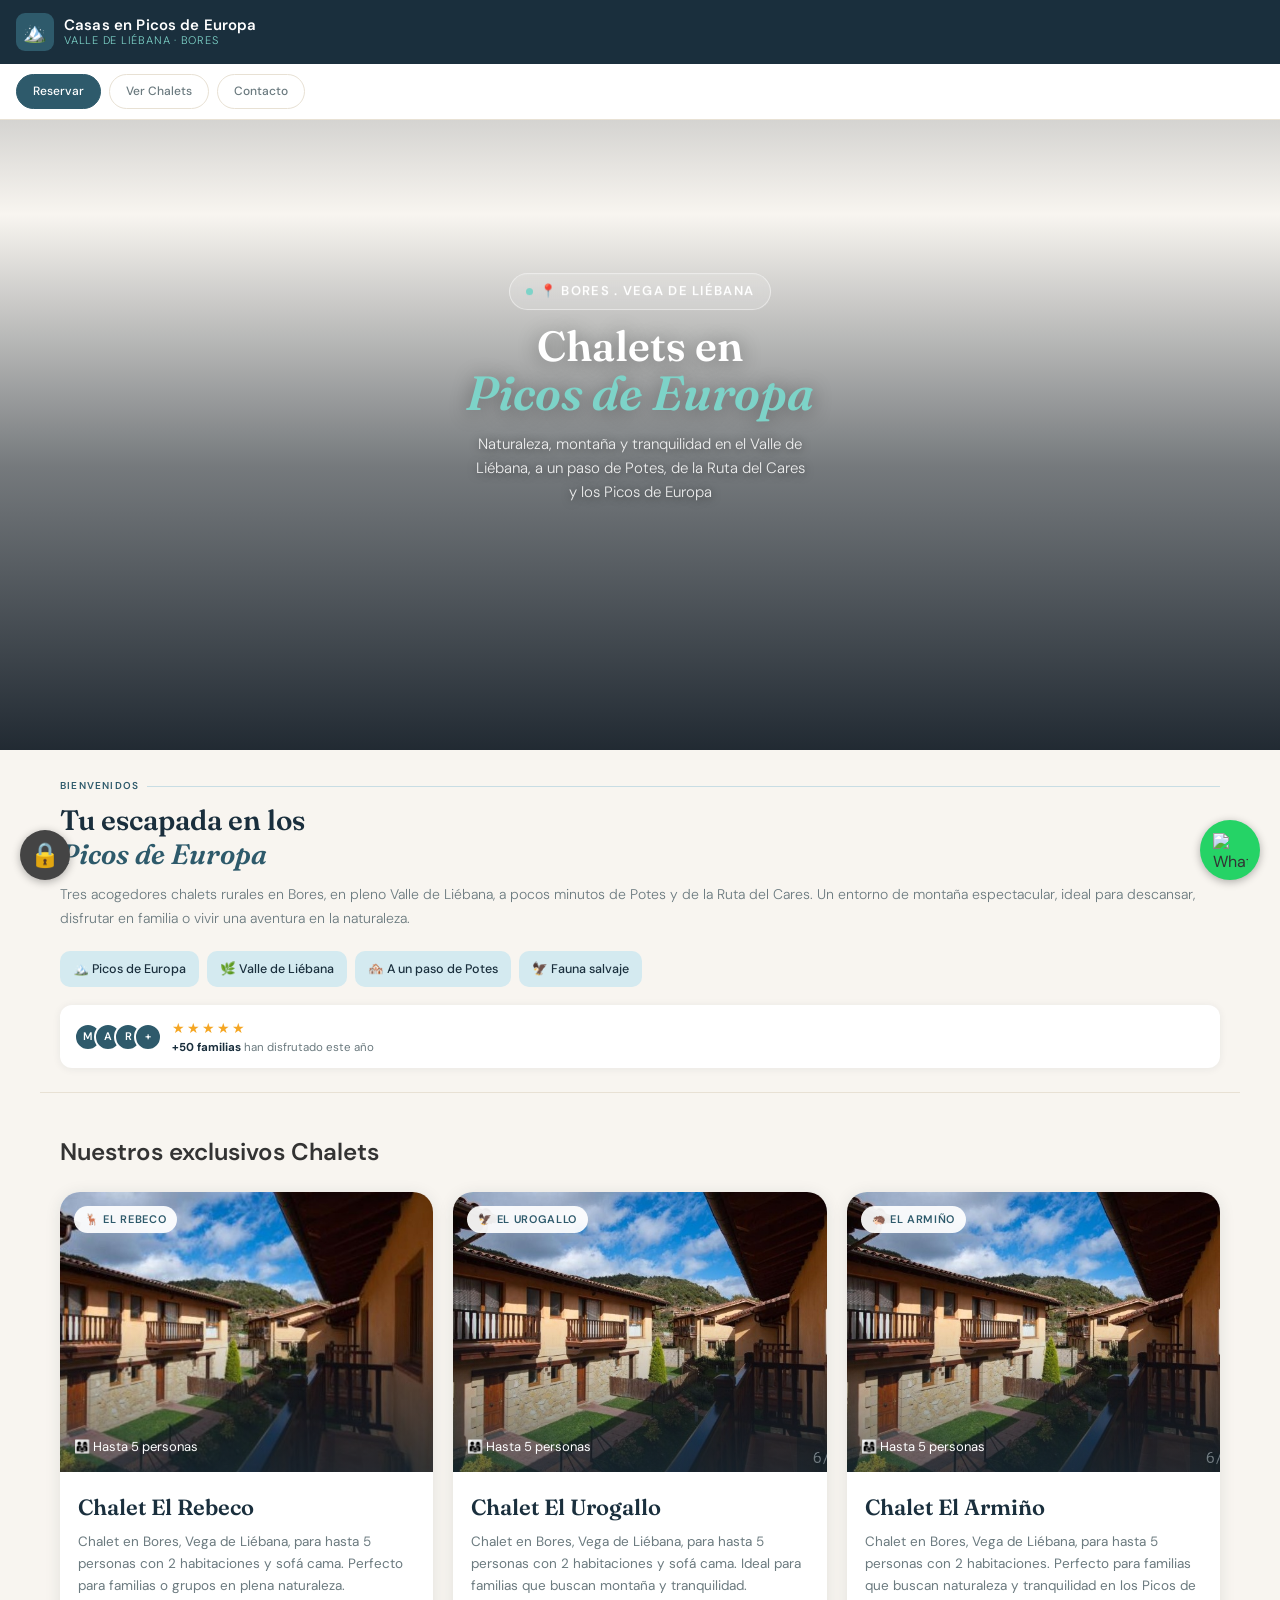
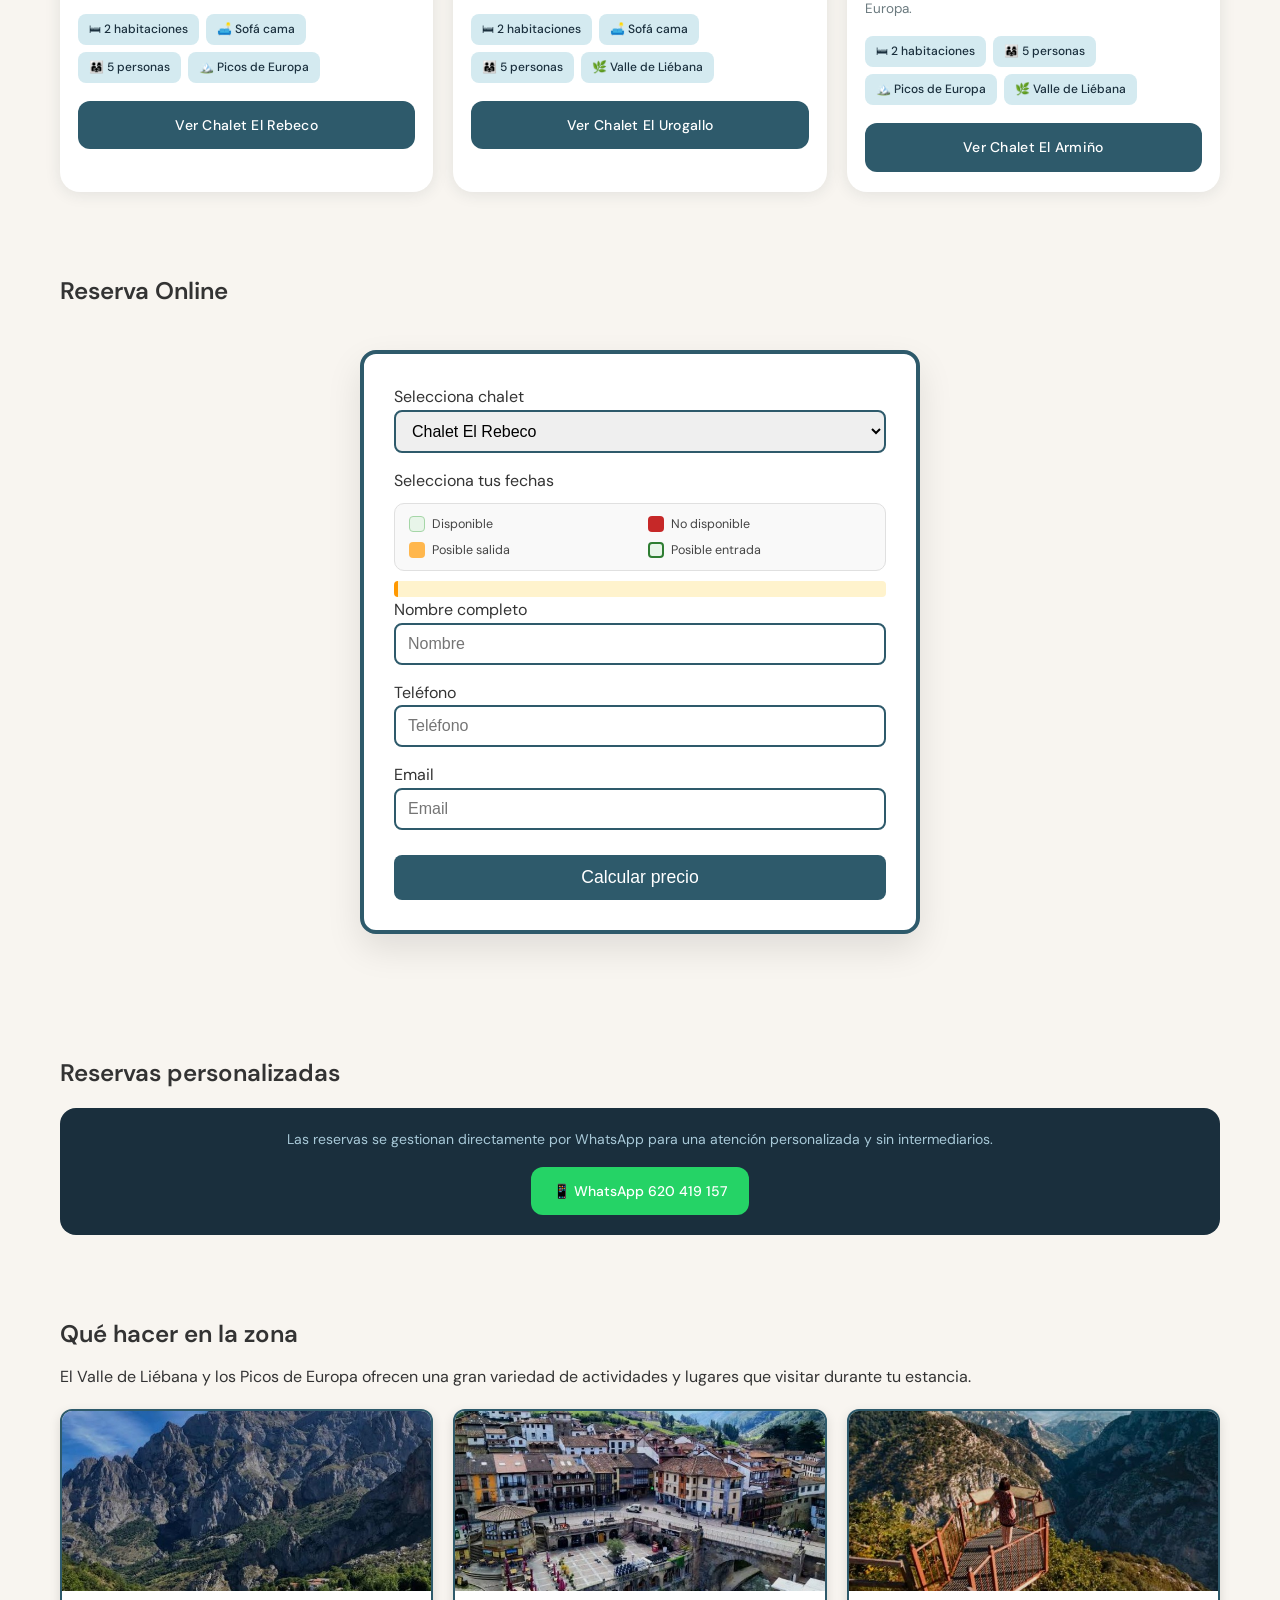
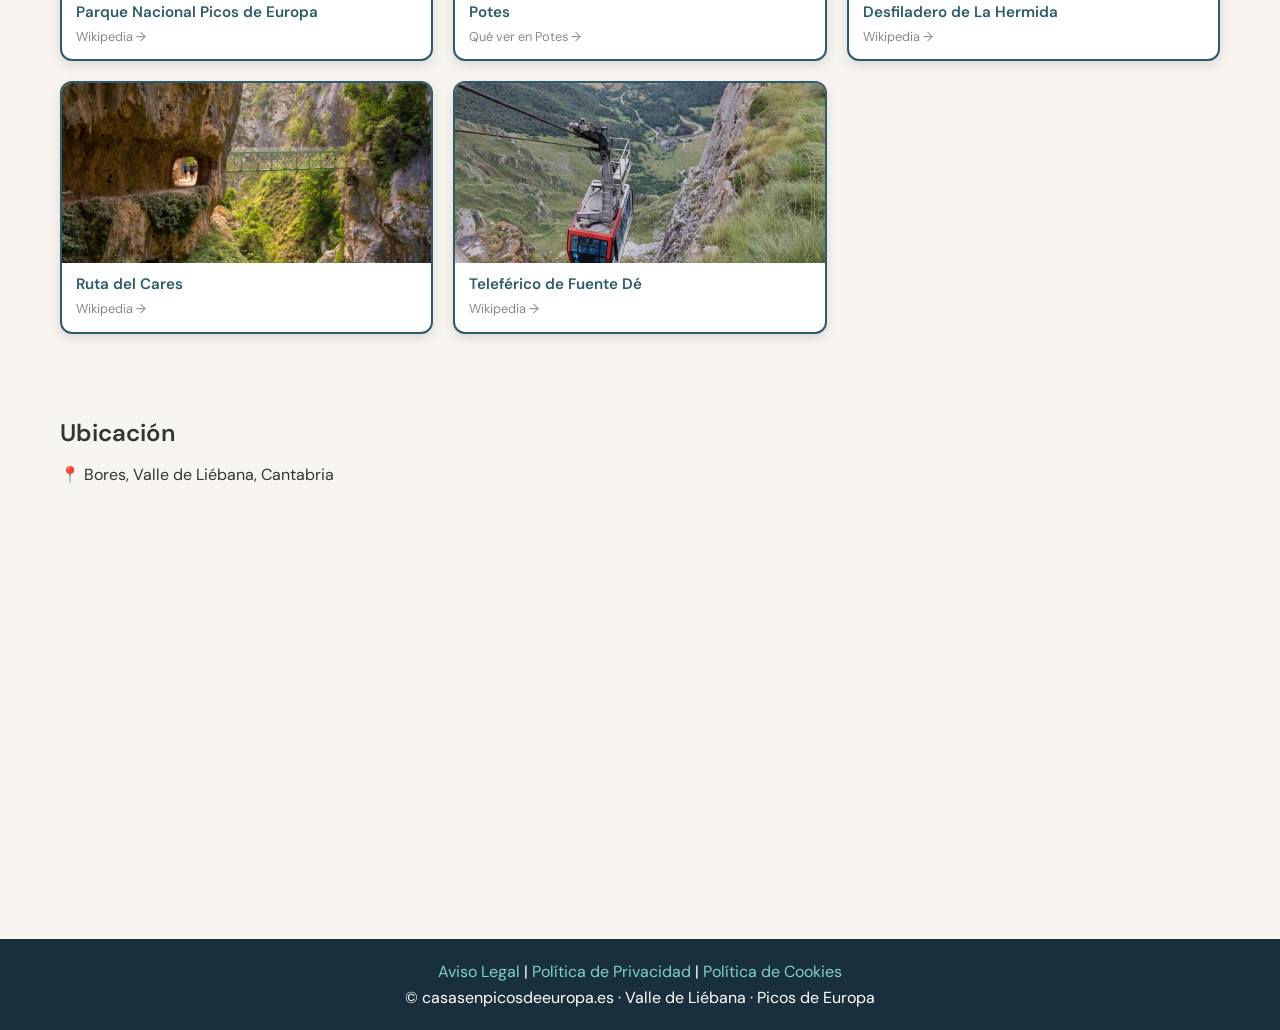
==== index.html @ c999267e "Update chalet descriptions to include location" ====
<!DOCTYPE html>  
<html lang="es">  

<head>
  <!-- Google Tag Manager -->
<script>(function(w,d,s,l,i){w[l]=w[l]||[];w[l].push({'gtm.start':
new Date().getTime(),event:'gtm.js'});var f=d.getElementsByTagName(s)[0],
j=d.createElement(s),dl=l!='dataLayer'?'&l='+l:'';j.async=true;j.src=
'https://www.googletagmanager.com/gtm.js?id='+i+dl;f.parentNode.insertBefore(j,f);
})(window,document,'script','dataLayer','GTM-MXN97CZN');</script>
<!-- End Google Tag Manager -->
<meta charset="UTF-8">
<meta name="viewport" content="width=device-width, initial-scale=1.0">
<title>Casas en Picos de Europa | Chalets en Bores · Valle de Liébana</title>

<meta name="description" content="Chalets rurales en Bores, Valle de Liébana, a un paso de Potes y los Picos de Europa. Entorno natural único en Cantabria.">
<meta name="keywords" content="chalets bores, valle liebana, picos de europa, potes, alojamiento rural cantabria">

<link rel="canonical" href="https://casasenpicosdeeuropa.es">
<link rel="icon" href="images/faviconsvg.jpg" type="image/svg+xml">
<link rel="apple-touch-icon" href="images/faviconsvg.jpg">

<link rel="stylesheet" href="https://cdn.jsdelivr.net/npm/flatpickr/dist/flatpickr.min.css">
<link href="https://fonts.googleapis.com/css2?family=Fraunces:ital,wght@0,300;0,600;1,400&family=DM+Sans:wght@300;400;500;600&display=swap" rel="stylesheet">

<link rel="stylesheet" href="css/global.css">
<link rel="stylesheet" href="css/index.css">
<link rel="stylesheet" href="css/style.css">

<style>

body
  { font-family: 'DM Sans', sans-serif !important; }

.navbar {
  background: #1a2f3d !important;
  padding: 0 16px !important;
  height: 64px !important;
  display: flex !important;
  align-items: center !important;
  justify-content: space-between !important;
  box-shadow: none !important;
}

.nav-logo {
  display: flex !important;
  align-items: center !important;
  gap: 10px !important;
  text-decoration: none !important;
  font-size: unset !important;
  color: unset !important;
  text-shadow: none !important;
}

.nav-logo::before { content: none !important; }

.nav-logo-icon {
  width: 38px; height: 38px;
  background: #2e5a6b;
  border-radius: 9px;
  display: flex; align-items: center; justify-content: center;
  font-size: 19px; flex-shrink: 0;
}

.nav-logo-text { display: flex; flex-direction: column; line-height: 1.15; }

.nav-logo-text span:first-child {
  font-size: 15px; font-weight: 600; color: #fff; letter-spacing: 0.01em;
}

.nav-logo-text span:last-child {
  font-size: 11px; color: #7dd3c8; font-weight: 300;
  letter-spacing: 0.07em; text-transform: uppercase;
}

.hamburger span { background: #fff !important; }
.nav-menu { list-style: none !important; }
.nav-menu li { list-style: none !important; }

.nav-pills {
  background: #fff;
  border-bottom: 1px solid #e8e1d4;
  display: flex; gap: 8px;
  padding: 10px 16px;
  overflow-x: auto; scrollbar-width: none;
}
.nav-pills::-webkit-scrollbar { display: none; }

.pill {
  white-space: nowrap; padding: 7px 16px;
  border-radius: 20px; font-size: 12px; font-weight: 500;
  border: 1.5px solid #e8e1d4; color: #6b7a7f;
  background: #fff; cursor: pointer; flex-shrink: 0;
  text-decoration: none; display: inline-block;
}

.pill.active, .pill:hover {
  background: #2e5a6b; border-color: #2e5a6b; color: #fff;
}

.hero {
  position: relative !important;
  height: 70vh !important;
  min-height: unset !important;
  background-image: url('https://images.unsplash.com/photo-1506905925346-21bda4d32df4?w=1400&q=85') !important;
  background-size: cover !important;
  background-position: center !important;
  display: block !important;
  overflow: hidden !important;
}

.hero::before {
  content: '' !important;
  position: absolute !important; inset: 0 !important;
  background: linear-gradient(to bottom,
    rgba(10,20,30,.15) 0%,
    rgba(10,20,30,.0) 15%,
    rgba(10,20,30,.55) 55%,
    rgba(10,20,30,.9) 100%
  ) !important;
  z-index: 1 !important;
}

.header-inner { display: none !important; }

.hero-content {
  position: absolute;
  top: 50%;
  transform: translateY(-70%);
  left: 0; right: 0;
  z-index: 2;
  padding: 0 24px;
  text-align: center;
}

.hero-badge {
  display: inline-flex; align-items: center; gap: 7px;
  background: rgba(255,255,255,.15);
  border: 1.5px solid rgba(255,255,255,.5);
  border-radius: 24px; padding: 7px 16px;
  font-size: 13px; font-weight: 600; color: #fff;
  letter-spacing: 0.1em; text-transform: uppercase;
  margin-bottom: 14px; backdrop-filter: blur(6px);
}

.hero-badge::before {
  content: ''; width: 7px; height: 7px;
  background: #7dd3c8; border-radius: 50%;
  animation: pulse 2s ease-in-out infinite;
}

@keyframes pulse {
  0%, 100% { opacity: 1; transform: scale(1); }
  50% { opacity: .4; transform: scale(1.5); }
}

.hero-content h1 {
  font-family: 'Fraunces', serif !important;
  font-size: 42px !important; color: #fff !important;
  line-height: 1.05 !important; margin-bottom: 14px !important;
  text-shadow: 0 2px 20px rgba(0,0,0,.4) !important;
}

.hero-content h1 em {
  font-style: italic; color: #7dd3c8;
  display: block; font-size: 48px;
}

.hero-content .hero-sub {
  font-size: 15px !important;
  color: rgba(255,255,255,.88) !important;
  font-weight: 300 !important; line-height: 1.6 !important;
  text-shadow: 0 1px 8px rgba(0,0,0,.5) !important;
  max-width: 340px !important;
  margin: 0 auto !important;
}

.bienvenida-nueva {
  padding: 28px 20px 24px;
  border-bottom: 1px solid #e8e1d4;
  max-width: 1200px; margin: auto;
}

.section-label {
  font-size: 10px; font-weight: 600; color: #2e5a6b;
  text-transform: uppercase; letter-spacing: 0.12em;
  margin-bottom: 10px; display: flex; align-items: center; gap: 8px;
}

.section-label::after { content: ''; flex: 1; height: 1px; background: #c8dde4; }

.bienvenida-nueva h2 {
  font-family: 'Fraunces', serif;
  font-size: 28px; color: #1a2f3d; line-height: 1.2; margin-bottom: 12px;
}

.bienvenida-nueva h2 em { font-style: italic; color: #2e5a6b; }

.bienvenida-nueva > p {
  font-size: 14px; color: #6b7a7f; line-height: 1.7;
  font-weight: 300; margin-bottom: 20px;
}

.features-row { display: flex; flex-wrap: wrap; gap: 8px; margin-bottom: 18px; }

.feat-pill {
  display: flex; align-items: center; gap: 6px;
  background: #d4eaf0; color: #1a2f3d;
  border-radius: 10px; padding: 8px 13px;
  font-size: 12.5px; font-weight: 500;
}

.rating-strip {
  display: flex; align-items: center; gap: 10px;
  background: #fff; border-radius: 12px; padding: 12px 14px;
  box-shadow: 0 1px 8px rgba(26,47,61,.07);
}

.rating-avatars { display: flex; }

.avatar {
  width: 28px; height: 28px; border-radius: 50%;
  border: 2px solid #fff; background: #2e5a6b; color: #fff;
  font-size: 11px; display: flex; align-items: center;
  justify-content: center; margin-left: -8px; font-weight: 600;
}

.avatar:first-child { margin-left: 0; }
.rating-text { flex: 1; }
.rating-stars { color: #f5a623; font-size: 14px; letter-spacing: 2px; margin-bottom: 2px; }
.rating-text p { font-size: 11.5px; color: #6b7a7f; margin: 0; line-height: 1.3; }
.rating-text p strong { color: #1a2f3d; }

:root {
  --blue-deep: #1a2f3d; --blue-mid: #2e5a6b;
  --blue-light: #d4eaf0; --muted-blue: #6b7a7f;
}

.cabanas-nuevas { display: flex; flex-direction: column; gap: 20px; margin-top: 20px; }

.cabin-card-nueva {
  background: #fff; border-radius: 20px; overflow: hidden;
  box-shadow: 0 2px 16px rgba(26,47,61,.10); transition: transform .2s;
}

.cabin-card-nueva:active { transform: scale(0.98); }
.cabin-card-photo { height: 210px; position: relative; overflow: hidden; }

.cabin-card-photo img {
  width: 100%; height: 100%; object-fit: cover;
  transition: transform .5s ease; display: block;
}

.cabin-card-nueva:hover .cabin-card-photo img { transform: scale(1.05); }

.cabin-card-photo::after {
  content: ''; position: absolute; inset: 0;
  background: linear-gradient(to bottom, transparent 45%, rgba(26,47,61,.65) 100%);
}

.cabin-tag {
  position: absolute; top: 14px; left: 14px; z-index: 2;
  background: rgba(255,255,255,.92); color: var(--blue-mid);
  font-size: 11px; font-weight: 600; letter-spacing: 0.06em;
  text-transform: uppercase; padding: 5px 11px; border-radius: 20px;
}

.cabin-capacity {
  position: absolute; bottom: 14px; left: 14px; z-index: 2;
  color: #fff; font-size: 13px; display: flex; align-items: center; gap: 5px;
}

.cabin-body { padding: 18px 18px 20px; }

.cabin-body h3 {
  font-family: 'Fraunces', serif; font-size: 22px;
  color: var(--blue-deep); margin: 0 0 6px;
}

.cabin-body p {
  font-size: 13.5px; color: var(--muted-blue);
  line-height: 1.65; margin: 0 0 16px;
}

.cabin-feats { display: flex; flex-wrap: wrap; gap: 7px; margin-bottom: 18px; }

.cabin-feat {
  display: flex; align-items: center; gap: 5px;
  background: var(--blue-light); color: var(--blue-deep);
  border-radius: 8px; padding: 6px 11px; font-size: 12px; font-weight: 500;
}

.cabin-cta {
  display: block; text-align: center; background: var(--blue-mid);
  color: #fff; text-decoration: none; border-radius: 12px; padding: 13px;
  font-size: 14px; font-weight: 500; letter-spacing: 0.02em; transition: background .2s;
}

.cabin-cta:hover { background: var(--blue-deep); }

@media (min-width: 768px) {
  .cabanas-nuevas { flex-direction: row; }
  .cabin-card-nueva { flex: 1; }
  .cabin-card-photo { height: 280px; }
}

.turismo-grid {
  display: grid; grid-template-columns: repeat(3, 1fr);
  gap: 20px; margin-top: 20px;
}

.turismo-card {
  border-radius: 12px; overflow: hidden;
  box-shadow: 0 4px 12px rgba(0,0,0,0.12);
  background: white; border: 2px solid #2e5a6b;
  transition: transform 0.3s ease; text-decoration: none;
  color: inherit; display: block;
}

.turismo-card:hover { transform: translateY(-5px); }
.turismo-card img { width: 100%; height: 180px; object-fit: cover; display: block; }
.turismo-card-body { padding: 12px 14px; }
.turismo-card-body h3 { font-size: 0.95rem; color: #2e5a6b; margin: 0; line-height: 1.3; }
.turismo-card-body span { font-size: 0.8rem; color: #888; margin-top: 4px; display: block; }

@media (max-width: 768px) { .turismo-grid { grid-template-columns: repeat(2, 1fr); } }
@media (max-width: 480px) { .turismo-grid { grid-template-columns: 1fr; } }

#whatsappButton {
  position: fixed; bottom: 20px; right: 20px;
  width: 60px; height: 60px; z-index: 1000; border-radius: 50%;
  box-shadow: 0 2px 8px rgba(0,0,0,0.3); background-color: #25D366;
  display: flex; justify-content: center; align-items: center;
}
#whatsappButton img { width: 35px; height: 35px; }

#adminButton {
  position: fixed; bottom: 20px; left: 20px;
  width: 50px; height: 50px; z-index: 1000; border-radius: 50%;
  box-shadow: 0 2px 8px rgba(0,0,0,0.3); background-color: #444;
  color: #fff; font-size: 24px; display: flex;
  justify-content: center; align-items: center; cursor: pointer;
}

@media (max-width: 600px) { .flatpickr-calendar.inline { width: 100% !important; } }

/* ===== COLORES CALENDARIO MÁXIMA PRIORIDAD ===== */
.flatpickr-day.dia-bloqueado {
  background: #c62828 !important;
  color: white !important;
  text-decoration: line-through !important;
  cursor: not-allowed !important;
  opacity: 1 !important;
}

.flatpickr-day.dia-entrada-ocupada {
  background: #ffb74d !important;
  color: #4a2800 !important;
  opacity: 1 !important;
  cursor: pointer !important;
  pointer-events: all !important;
}

.flatpickr-day.dia-salida {
  background: #e8f5e9 !important;
  color: #1b5e20 !important;
  border: 2px solid #2e7d32 !important;
  opacity: 1 !important;
  cursor: pointer !important;
  pointer-events: all !important;
}

.flatpickr-day.dia-libre {
  background: #e8f5e9 !important;
  color: #1b5e20 !important;
  opacity: 1 !important;
}

.flatpickr-day.dia-pasado {
  background: #ffc1c1 !important;
  color: #b71c1c !important;
  text-decoration: line-through !important;
  opacity: 1 !important;
  cursor: not-allowed !important;
}

.flatpickr-day.flatpickr-disabled {
  opacity: 1 !important;
}

/* Días del mes siguiente/anterior visibles y clickeables */
.flatpickr-day.nextMonthDay,
.flatpickr-day.prevMonthDay {
  pointer-events: auto !important;
  cursor: pointer !important;
  opacity: 1 !important;
}

/* ===== FIX SELECCIÓN AZUL ===== */
.flatpickr-day.selected,
.flatpickr-day.startRange,
.flatpickr-day.endRange,
.flatpickr-day.inRange,
.flatpickr-day.selected.dia-libre,
.flatpickr-day.startRange.dia-libre,
.flatpickr-day.endRange.dia-libre,
.flatpickr-day.inRange.dia-libre,
.flatpickr-day.selected.dia-salida,
.flatpickr-day.startRange.dia-salida,
.flatpickr-day.endRange.dia-salida,
.flatpickr-day.inRange.dia-salida,
.flatpickr-day.selected.dia-entrada-ocupada,
.flatpickr-day.startRange.dia-entrada-ocupada,
.flatpickr-day.endRange.dia-entrada-ocupada,
.flatpickr-day.inRange.dia-entrada-ocupada {
  background-color: #1a73e8 !important;
  color: white !important;
  border-color: #1a73e8 !important;
}

/* ===== LEYENDA CALENDARIO ===== */
.calendario-leyenda {
  display: grid;
  grid-template-columns: 1fr 1fr;
  gap: 6px 16px;
  margin-top: 10px;
  padding: 10px 14px;
  background: #f9f9f9;
  border-radius: 10px;
  border: 1px solid #e0e0e0;
  font-size: 12.5px;
  color: #444;
}

.leyenda-item {
  display: flex;
  align-items: center;
  gap: 7px;
}

.leyenda-color {
  width: 16px;
  height: 16px;
  border-radius: 4px;
  flex-shrink: 0;
}
</style>

</head>
  
<body>
  <!-- Google Tag Manager (noscript) -->
<noscript><iframe src="https://www.googletagmanager.com/ns.html?id=GTM-MXN97CZN"
height="0" width="0" style="display:none;visibility:hidden"></iframe></noscript>
<!-- End Google Tag Manager (noscript) -->

<!-- ===== NAVBAR ===== -->
<nav class="navbar">
  <div class="nav-container">
    <a href="index.html" class="nav-logo">
      <div class="nav-logo-icon">🏔️</div>
      <div class="nav-logo-text">
        <span>Casas en Picos de Europa</span>
        <span>Valle de Liébana · Bores</span>
      </div>
    </a>
    <div class="hamburger" id="hamburger"><span></span><span></span><span></span></div>
  </div>
</nav>

<!-- ===== NAV PILLS ===== -->
<div class="nav-pills">
  <a class="pill active" href="#reserva-online">Reservar</a>
  <a class="pill" href="#chalets">Ver Chalets</a>
  <a class="pill" href="#contacto">Contacto</a>
</div>

<!-- ===== HERO ===== -->
<header class="hero">
  <div class="header-inner">
    <div class="hero-title-top">Chalets en Bores.Potes</div>
    <div class="hero-title-bottom">Valle de Liébana</div>
    <p class="hero-sub">Naturaleza, montaña y tranquilidad en los Picos de Europa, a un paso de Potes</p>
  </div>
  <div class="hero-content">
    <div class="hero-badge">📍 Bores . Vega de Liébana</div>
    <h1>Chalets en<br><em>Picos de Europa</em></h1>
    <p class="hero-sub">Naturaleza, montaña y tranquilidad en el Valle de Liébana, a un paso de Potes, de la Ruta del Cares y los Picos de Europa</p>
  </div>
</header>

<!-- ===== BIENVENIDA ===== -->
<div class="bienvenida-nueva">
  <div class="section-label">Bienvenidos</div>
  <h2>Tu escapada en los<br><em>Picos de Europa</em></h2>
  <p>Tres acogedores chalets rurales en Bores, en pleno Valle de Liébana, a pocos minutos de Potes y de la Ruta del Cares. Un entorno de montaña espectacular, ideal para descansar, disfrutar en familia o vivir una aventura en la naturaleza.</p>
  <div class="features-row">
    <div class="feat-pill">🏔️ Picos de Europa</div>
    <div class="feat-pill">🌿 Valle de Liébana</div>
    <div class="feat-pill">🏘️ A un paso de Potes</div>
    <div class="feat-pill">🦅 Fauna salvaje</div>
  </div>
  <div class="rating-strip">
    <div class="rating-avatars">
      <div class="avatar">M</div>
      <div class="avatar">A</div>
      <div class="avatar">R</div>
      <div class="avatar">+</div>
    </div>
    <div class="rating-text">
      <div class="rating-stars">★★★★★</div>
      <p><strong>+50 familias</strong> han disfrutado este año</p>
    </div>
  </div>
</div>

<!-- ===== CHALET CARDS ===== -->
<section id="chalets">
  <h2>Nuestros exclusivos Chalets</h2>
  <div class="cabanas-nuevas">

    <div class="cabin-card-nueva">
      <div class="cabin-card-photo">
        <img src="images/1000192178.jpg" alt="Chalet El Rebeco">
        <span class="cabin-tag">🦌 El Rebeco</span>
        <div class="cabin-capacity">👨‍👩‍👧 Hasta 5 personas</div>
      </div>
      <div class="cabin-body">
        <h3>Chalet El Rebeco</h3>
        <p>Chalet en Bores, Vega de Liébana, para hasta 5 personas con 2 habitaciones y sofá cama. Perfecto para familias o grupos en plena naturaleza.</p>
        <div class="cabin-feats">
          <span class="cabin-feat">🛏 2 habitaciones</span>
          <span class="cabin-feat">🛋️ Sofá cama</span>
          <span class="cabin-feat">👨‍👩‍👧 5 personas</span>
          <span class="cabin-feat">🏔️ Picos de Europa</span>
        </div>
        <a class="cabin-cta" href="chalet-el-rebeco.html">Ver Chalet El Rebeco</a>
      </div>
    </div>

    <div class="cabin-card-nueva">
      <div class="cabin-card-photo">
        <img src="images/1000192177.jpg" alt="Chalet El Urogallo">
        <span class="cabin-tag">🦅 El Urogallo</span>
        <div class="cabin-capacity">👨‍👩‍👧 Hasta 5 personas</div>
      </div>
      <div class="cabin-body">
        <h3>Chalet El Urogallo</h3>
        <p>Chalet en Bores, Vega de Liébana, para hasta 5 personas con 2 habitaciones y sofá cama. Ideal para familias que buscan montaña y tranquilidad.</p>
        <div class="cabin-feats">
          <span class="cabin-feat">🛏 2 habitaciones</span>
          <span class="cabin-feat">🛋️ Sofá cama</span>
          <span class="cabin-feat">👨‍👩‍👧 5 personas</span>
          <span class="cabin-feat">🌿 Valle de Liébana</span>
        </div>
        <a class="cabin-cta" href="chalet-el-urogallo.html">Ver Chalet El Urogallo</a>
      </div>
    </div>

    <div class="cabin-card-nueva">
      <div class="cabin-card-photo">
        <img src="images/1000192177.jpg" alt="Chalet El Armiño">
        <span class="cabin-tag">🦔 El Armiño</span>
        <div class="cabin-capacity">👨‍👩‍👧 Hasta 5 personas</div>
      </div>
      <div class="cabin-body">
        <h3>Chalet El Armiño</h3>
        <p>Chalet en Bores, Vega de Liébana, para hasta 5 personas con 2 habitaciones. Perfecto para familias que buscan naturaleza y tranquilidad en los Picos de Europa.</p>
        <div class="cabin-feats">
          <span class="cabin-feat">🛏 2 habitaciones</span>
          <span class="cabin-feat">👨‍👩‍👧 5 personas</span>
          <span class="cabin-feat">🏔️ Picos de Europa</span>
          <span class="cabin-feat">🌿 Valle de Liébana</span>
        </div>
        <a class="cabin-cta" href="chalet-el-armino.html">Ver Chalet El Armiño</a>
      </div>
    </div>

  </div>
</section>

<!-- ===== MOTOR DE RESERVAS ===== -->
<section id="reserva-online">
  <h2>Reserva Online</h2>
  <div class="reserva-box">

    <label for="cabaña">Selecciona chalet</label>
    <select id="cabaña">
      <option value="rebeco">Chalet El Rebeco</option>
      <option value="urogallo">Chalet El Urogallo</option>
      <option value="armino">Chalet El Armiño</option>
    </select>

    <label for="fechas">Selecciona tus fechas</label>
    <div id="calendarioVisible"></div>

    <!-- ===== LEYENDA CALENDARIO ===== -->
    <div class="calendario-leyenda">
      <div class="leyenda-item">
        <div class="leyenda-color" style="background:#e8f5e9; border: 1px solid #a5d6a7;"></div>
        <span>Disponible</span>
      </div>
      <div class="leyenda-item">
        <div class="leyenda-color" style="background:#c62828;"></div>
        <span>No disponible</span>
      </div>
      <div class="leyenda-item">
        <div class="leyenda-color" style="background:#ffb74d;"></div>
        <span>Posible salida</span>
      </div>
      <div class="leyenda-item">
        <div class="leyenda-color" style="background:#e8f5e9; border: 2px solid #2e7d32;"></div>
        <span>Posible entrada</span>
      </div>
    </div>

    <p id="avisoFechas" class="aviso-fechas" style="display:none;">
      ⚠️ Algunas fechas seleccionadas no están disponibles. Por favor elige otras.
    </p>

    <div id="mensajeUrgencia" class="mensaje-urgencia"></div>

    <label for="nombre">Nombre completo</label>
    <input type="text" id="nombre" placeholder="Nombre">

    <label for="telefono">Teléfono</label>
    <input type="tel" id="telefono" placeholder="Teléfono">

    <label for="email">Email</label>
    <input type="email" id="email" placeholder="Email">

    <button id="btnCalcular">Calcular precio</button>
    <div class="spinner" id="spinner"></div>

    <div id="resultado" class="resumen-reserva" style="display:none;">
      <p><strong>Chalet seleccionado:</strong> <span id="cabañaSeleccionada"></span></p>
      <p><strong>Fechas de estancia:</strong> <span id="fechasSeleccionadas" class="fechas-seleccionadas"></span></p>
      <p><strong>Total estancia:</strong> <span id="total"></span> €</p>
      <p><strong>Descuento aplicado:</strong> <span id="descuento" class="descuento">0</span> €</p>
      <p><strong>Reserva ahora:</strong> 50 €</p>
      <p><strong>Resto a pagar en alojamiento:</strong> <span id="resto"></span> €</p>
      <button id="btnPagar">Pagar</button>
    </div>

  </div>
</section>

<!-- ===== RESERVAS PERSONALIZADAS ===== -->
<section id="contacto">
  <h2>Reservas personalizadas</h2>
  <div style="background:#1a2f3d; border-radius:16px; padding:20px; margin-top:16px; text-align:center;">
    <p style="color:#a8c9d8; font-size:14px; line-height:1.6; margin-bottom:16px;">
      Las reservas se gestionan directamente por WhatsApp para una atención personalizada y sin intermediarios.
    </p>
    <a href="https://wa.me/34620419157" style="display:inline-flex; align-items:center; gap:8px; background:#25D366; color:#fff; text-decoration:none; border-radius:12px; padding:13px 22px; font-size:14px; font-weight:500;">
      📱 WhatsApp 620 419 157
    </a>
  </div>
</section>

<!-- ===== QUÉ HACER EN LA ZONA ===== -->
<section>
  <h2>Qué hacer en la zona</h2>
  <p>El Valle de Liébana y los Picos de Europa ofrecen una gran variedad de actividades y lugares que visitar durante tu estancia.</p>
  <div class="turismo-grid">

    <a class="turismo-card" href="https://share.google/4s1pT8Mu9c5iWMWNo" target="_blank" rel="noopener">
      <img src="images/picoseuropa.jpg" alt="Picos de Europa">
      <div class="turismo-card-body">
        <h3>Parque Nacional Picos de Europa</h3>
        <span>Wikipedia →</span>
      </div>
    </a>

    <a class="turismo-card" href="https://share.google/BSFP1bF7hNnID4Si8" target="_blank" rel="noopener">
      <img src="images/potes.jpg" alt="Potes">
      <div class="turismo-card-body">
        <h3>Potes</h3>
        <span>Qué ver en Potes →</span>
      </div>
    </a>

    <a class="turismo-card" href="https://share.google/O2QVDh8sTJIsNEqul" target="_blank" rel="noopener">
      <img src="images/desfiladero.jpg" alt="Desfiladero de La Hermida">
      <div class="turismo-card-body">
        <h3>Desfiladero de La Hermida</h3>
        <span>Wikipedia →</span>
      </div>
    </a>

    <a class="turismo-card" href="https://share.google/Z6Yu6TCn3avrE5cDH" target="_blank" rel="noopener">
      <img src="images/rutacares.jpg" alt="Ruta del Cares">
      <div class="turismo-card-body">
        <h3>Ruta del Cares</h3>
        <span>Wikipedia →</span>
      </div>
    </a>

    <a class="turismo-card" href="https://share.google/6iztowFqm0uEYjXSU" target="_blank" rel="noopener">
      <img src="images/fuentede.jpg" alt="Teleférico de Fuente Dé">
      <div class="turismo-card-body">
        <h3>Teleférico de Fuente Dé</h3>
        <span>Wikipedia →</span>
      </div>
    </a>

  </div>
</section>

<!-- ===== UBICACIÓN ===== -->
<section>
  <h2>Ubicación</h2>
  <p>📍 Bores, Valle de Liébana, Cantabria</p>
  <iframe src="https://www.google.com/maps?q=Bores,+Cantabria,+España&z=13&output=embed" width="100%" height="350" style="border:0; border-radius:12px; margin-top:14px;" allowfullscreen="" loading="lazy"></iframe>
</section>

<footer>
  <p><a href="aviso-legal.html">Aviso Legal</a> | <a href="privacidad.html">Política de Privacidad</a> | <a href="cookies.html">Política de Cookies</a></p>
  <p>© casasenpicosdeeuropa.es · Valle de Liébana · Picos de Europa</p>
</footer>

<a href="https://wa.me/34620419157" target="_blank" id="whatsappButton" title="Chatea con nosotros">
  <img src="https://upload.wikimedia.org/wikipedia/commons/6/6b/WhatsApp.svg" alt="WhatsApp" />
</a>

<div id="adminButton">🔒</div>

<script src="https://cdn.jsdelivr.net/npm/flatpickr"></script>
<script src="https://cdn.jsdelivr.net/npm/flatpickr/dist/l10n/es.js"></script>
<script src="js/main.js"></script>
<script src="js/index-carousel.js"></script>

</body>
</html>
---- css/global.css ----
/* ================= GLOBAL.CSS - CHALETS BORES (casasenpicosdeeuropa.es) ================= */

/* Reset básico */
* {
  margin: 0;
  padding: 0;
  box-sizing: border-box;
}

/* Body y tipografía */
body {
  font-family: 'Arial', sans-serif;
  background: #f5f5f5;
  color: #212121;
  line-height: 1.6;
}

/* Enlaces */
a {
  text-decoration: none;
  color: inherit;
}

/* Botones */
.boton, button {
  display: inline-block;
  background: #2e5a6b;
  color: #fff;
  border: none;
  padding: 10px 18px;
  border-radius: 6px;
  cursor: pointer;
  transition: 0.3s;
}
.boton:hover, button:hover {
  background: #1a2f3d;
}

/* Titulares */
h1, h2, h3 {
  margin-bottom: 10px;
  font-weight: 600;
}

/* ===== HERO PORTADA ===== */
.hero {
  position: relative;
  height: 70vh;
  min-height: 350px;
  background: url('../images/hero-bores.jpg') center/cover no-repeat !important;
  display: flex;
  align-items: center;
  justify-content: center;
  color: #fff;
  text-align: center;
  z-index: 1;
}

.hero::before {
  content: "";
  position: absolute;
  top: 0;
  left: 0;
  width: 100%;
  height: 100%;
  background: rgba(0,0,0,0.35) !important;
  z-index: 1;
}

.header-inner {
  position: relative;
  z-index: 2;
  display: flex;
  flex-direction: column;
  justify-content: center;
  align-items: center;
  text-align: center;
  padding: 0 20px;
}

.hero-title-top,
.hero-title-bottom {
  text-shadow: 0 3px 10px rgba(0,0,0,0.6);
}

.hero-title-top {
  font-size: 32px;
  font-weight: 600;
}

.hero-title-bottom {
  font-size: 28px;
  color: #7dd3c8;
  font-weight: 600;
}

.hero-sub {
  font-size: 1.25rem;
  text-shadow: 1px 1px 4px rgba(0,0,0,0.5);
  max-width: 700px;
  margin: 0 auto;
}

/* ====================== SECCIONES ====================== */
section {
  padding: 40px 20px;
  max-width: 1200px;
  margin: auto;
}

/* ====================== CHALETS ====================== */
.cabanias-grid {
  display: flex;
  gap: 20px;
  flex-wrap: wrap;
}
.cabin-card {
  background: #fff;
  padding: 20px;
  border-radius: 10px;
  flex: 1 1 300px;
  box-shadow: 0 2px 5px rgba(0,0,0,0.1);
}
.cabin-card h3 {
  color: #1a2f3d;
}
.cabin-card p {
  color: #555;
}
.cabin-card .boton {
  margin-top: 10px;
}

/* ====================== FOOTER ====================== */
footer {
  background: #1a2f3d;
  color: #fff;
  text-align: center;
  padding: 20px;
  margin-top: 40px;
}
footer a { color: #7dd3c8; }

/* ====================== BOTÓN WHATSAPP ====================== */
#whatsappButton {
  position: fixed;
  bottom: 20px;
  right: 20px;
  width: 60px;
  height: 60px;
  z-index: 1000;
}
#whatsappButton img {
  width: 100%;
  height: 100%;
}

/* ====================== RESPONSIVE ====================== */
@media (max-width: 768px) {
  .cabanias-grid { flex-direction: column; }
  .nav-menu { flex-direction: column; gap: 10px; }
  .hero-title { font-size: 2rem; }
  .hero-sub { font-size: 1rem; }
}

/* Animación precio */
.animar-precio {
  animation: flashPrecio .5s ease-in-out;
}

@keyframes flashPrecio {
  0%  { transform: scale(1);    color: #000; }
  50% { transform: scale(1.2);  color: #2e5a6b; }
  100%{ transform: scale(1);    color: #000; }
}

/* Resto a pagar destacado */
.resaltar-resto {
  background: #2e5a6b;
  color: #fff;
  padding: 2px 6px;
  border-radius: 4px;
  transition: .5s;
}

/* ===== MENSAJE URGENCIA ===== */
.mensaje-urgencia {
  margin-top: 10px;
  padding: 8px;
  font-size: 14px;
  background: #fff3cd;
  border-left: 4px solid #ff9800;
  border-radius: 4px;
}

/* ===== RESTO A PAGAR EN DESTINO ===== */
#resto {
  color: #e53935;
  font-weight: bold;
  font-size: 1.1rem;
}
.resaltar-resto {
  animation: popResto 0.4s ease;
}
@keyframes popResto {
  0%  { transform: scale(1); }
  50% { transform: scale(1.25); }
  100%{ transform: scale(1); }
}

/* ===== FECHAS SELECCIONADAS ===== */
.fechas-seleccionadas {
  margin-top: 10px;
  font-weight: bold;
  font-size: 0.95rem;
  color: #333;
  line-height: 1.4;
  display: inline-block;
  padding: 4px 8px;
  border-radius: 4px;
  background: #d4eaf0;
  animation: aparecerFechas 0.3s ease;
}
.fechas-seleccionadas span {
  display: block;
}
.fechas-seleccionadas .entrada-salida {
  white-space: nowrap;
}
@keyframes aparecerFechas {
  from { opacity: 0; transform: translateY(-3px); }
  to   { opacity: 1; transform: translateY(0); }
}

/* ====================== CARRUSEL ====================== */
.carousel-container-general,
.carousel-container {
  position: relative;
  overflow: hidden;
  max-width: 100%;
  margin: 20px auto;
  border-radius: 12px;
  box-shadow: 0 4px 12px rgba(0,0,0,0.15);
  background: #fff;
}

.carousel-general-slides {
  display: flex;
  transition: transform 0.6s ease-in-out;
  width: 100%;
}

.carousel-slide-general {
  min-width: 100%;
  width: 100%;
  flex-shrink: 0;
}

.carousel-slide-general img {
  width: 100% !important;
  height: 250px !important;
  object-fit: cover !important;
  display: block;
}

.carousel-button-general {
  position: absolute;
  top: 50%;
  transform: translateY(-50%);
  background: rgba(46, 90, 107, 0.9);
  color: #fff;
  border: none;
  padding: 10px 14px;
  font-size: 1.8rem;
  cursor: pointer;
  z-index: 10;
  border-radius: 50%;
}

.prev-general { left: 12px; }
.next-general { right: 12px; }
---- css/index.css ----
/* ================= INDEX.CSS - CHALETS BORES (casasenpicosdeeuropa.es) ================= */

* { box-sizing: border-box; }

/* Básicos */
body { font-family: Arial, sans-serif; }

/* Navbar y Hero */
.navbar {
  background: #1a2f3d;
  padding: 6px 20px;
  box-shadow: 0 2px 5px rgba(0,0,0,0.2);
  position: sticky;
  top: 0;
  z-index: 1000;
}

.hero {
  background-image: url('/images/hero-bores.jpg');
  background-size: cover;
  background-position: center;
  height: 70vh;
  min-height: 350px;
  display: flex;
  align-items: center;
  justify-content: center;
  position: relative;
  color: #fff;
  text-align: center;
}

.hero::before {
  content: "";
  position: absolute;
  inset: 0;
  background: rgba(0,0,0,0.35);
}

/* Motor de reservas */
.reserva-box {
  max-width: 720px;
  margin: 0 auto;
  background: #ffffff;
  border: 3px solid #2e5a6b;
  border-radius: 14px;
  padding: 28px 26px;
  box-shadow: 0 8px 28px rgba(46, 90, 107, 0.18);
}

/* Resto básico */
section { padding: 40px 20px; max-width: 1200px; margin: auto; }
.cabanias-grid { display: flex; gap: 20px; flex-wrap: wrap; }
.cabin-card { flex: 1 1 300px; background: #fff; padding: 20px; border-radius: 10px; box-shadow: 0 2px 5px rgba(0,0,0,0.1); }

/* Días pasados */
.flatpickr-day.pasado,
.flatpickr-day.prevMonthDay,
.flatpickr-day.nextMonthDay {
  background: #212121 !important;
  color: #aaa !important;
}

/* Cabecera completa */
.flatpickr-months .flatpickr-prev-month,
.flatpickr-months .flatpickr-next-month {
  color: white !important;
  fill: white !important;
}

/* Selección de rango */
.flatpickr-day.inRange {
  background: #a8cdd6 !important;
  color: #000 !important;
}

.flatpickr-day.startRange,
.flatpickr-day.endRange {
  background: #2e5a6b !important;
  color: #fff !important;
}
---- css/style.css ----
/* =============================================
   STYLE.CSS - CHALETS BORES (casasenpicosdeeuropa.es)
   ============================================= */

:root {
  --primary: #2e5a6b;
  --primary-dark: #1a2f3d;
  --accent: #7dd3c8;
  --text: #333;
  --gray: #555;
  --danger: #d32f2f;
}

/* ====================== GENERAL ====================== */

* {
  margin: 0;
  padding: 0;
  box-sizing: border-box;
}

body {
  font-family: 'Segoe UI', system-ui, sans-serif;
  line-height: 1.6;
  color: var(--text);
  background-color: #f8f5f0;
}

/* ====================== TARJETAS CHALETS ====================== */

.cabanias-grid {
  display: flex;
  gap: 20px;
  flex-wrap: wrap;
  justify-content: center;
  padding: 40px 0;
}

.cabin-card {
  flex: 1 1 300px;
  max-width: 360px;
  background: white;
  border: 4px solid var(--primary);
  border-radius: 16px;
  overflow: hidden;
  box-shadow: 0 8px 20px rgba(0,0,0,0.12);
  transition: all 0.3s ease;
}

.cabin-card:hover {
  transform: translateY(-8px);
  border-color: var(--primary-dark);
}

.cabin-card img {
  width: 100%;
  height: 240px;
  object-fit: cover;
}

@media (min-width: 800px) {
  .cabin-card img {
    height: 260px;
    object-fit: contain;
    background-color: #000;
  }
}

.cabin-card h3 {
  color: var(--primary-dark);
  margin: 12px 0 6px;
  font-size: 1.45rem;
  text-align: center;
}

.cabin-card p {
  padding: 0 16px 12px;
  color: var(--gray);
  font-size: 0.95rem;
  text-align: center;
}

.cabin-card .boton {
  display: block;
  width: 90%;
  margin: 8px auto 16px;
  padding: 11px 20px;
  background: var(--primary);
  color: white;
  border-radius: 8px;
  text-decoration: none;
  font-weight: bold;
  text-align: center;
  transition: 0.3s;
}

.cabin-card .boton:hover {
  background: var(--primary-dark);
  transform: scale(1.03);
}

/* ====================== MOTOR DE RESERVAS ====================== */

.reserva-box {
  background: white;
  border: 4px solid var(--primary);
  border-radius: 16px;
  padding: 30px;
  max-width: 560px;
  margin: 40px auto;
  box-shadow: 0 15px 35px rgba(0,0,0,0.1);
}

.reserva-box select,
.reserva-box input {
  width: 100%;
  padding: 10px 12px;
  margin-bottom: 15px;
  border: 2px solid var(--primary);
  border-radius: 8px;
  font-size: 1rem;
}

#btnCalcular {
  width: 100%;
  display: block;
  padding: 12px;
  background: var(--primary);
  color: white;
  border-radius: 8px;
  border: none;
  font-size: 1.1rem;
  margin-top: 10px;
}

/* ====================== FLATPICKR ====================== */

.flatpickr-calendar {
  width: 100% !important;
  max-width: 100% !important;
  margin: 12px auto !important;
  border-radius: 12px !important;
  box-shadow: 0 8px 20px rgba(0,0,0,0.15) !important;
}

.flatpickr-months {
  background: var(--primary-dark) !important;
  color: white !important;
  padding: 6px 0 !important;
}

.flatpickr-current-month {
  font-size: 1.05rem !important;
}

.flatpickr-days,
.dayContainer {
  width: 100% !important;
  max-width: 100% !important;
  min-width: unset !important;
}

.flatpickr-day {
  height: 34px !important;
  line-height: 34px !important;
  font-size: 13px !important;
  border-radius: 6px !important;
  max-width: 14.28% !important;
  flex-basis: 14.28% !important;
}

.flatpickr-day.prevMonthDay,
.flatpickr-day.nextMonthDay {
  opacity: 0 !important;
  pointer-events: none !important;
}

/* ===== COLORES CALENDARIO ===== */

.dia-pasado {
  background: #ffc1c1 !important;
  color: #b71c1c !important;
  text-decoration: line-through;
}

.dia-reservado {
  background: #ffcdd2 !important;
  color: #c62828 !important;
  cursor: not-allowed;
}

.flatpickr-day.dia-bloqueado,
.flatpickr-day.dia-bloqueado.flatpickr-disabled {
  background: #ffc1c1 !important;
  color: #b71c1c !important;
  text-decoration: line-through;
  cursor: not-allowed !important;
  opacity: 1 !important;
}

.dia-libre {
  background: #d4eaf0 !important;
  color: #1a2f3d !important;
}

.dia-libre:hover {
  background: #2e5a6b !important;
  color: white !important;
}

/* Día seleccionado por el usuario */
.flatpickr-day.selected,
.flatpickr-day.startRange,
.flatpickr-day.endRange,
.flatpickr-day.inRange {
  background-color: #64b5f6 !important;
  color: white !important;
}

/* ====================== RESPONSIVE ====================== */

@media (max-width: 480px) {
  .flatpickr-calendar {
    padding: 4px !important;
  }

  .flatpickr-day {
    height: 32px !important;
    line-height: 32px !important;
    font-size: 12.8px !important;
  }

  .flatpickr-days {
    gap: 1px !important;
    padding: 4px !important;
  }

  .cabin-card {
    max-width: 340px;
  }

  .reserva-box select,
  .reserva-box input {
    font-size: 1rem;
  }

  .hero,
  .carousel-general-slides img,
  .carousel-slide img {
    height: auto;
    object-fit: cover;
  }
}

@media (max-width: 360px) {
  .flatpickr-day {
    height: 31px !important;
    line-height: 31px !important;
    font-size: 12.5px !important;
  }
}

/* ====================== HERO Y CARRUSELES 16:9 ====================== */

.hero,
.carousel-slide img {
  width: 100%;
  height: auto;
  aspect-ratio: 16 / 9;
  object-fit: cover;
}

/* ====================== CARRUSEL GENERAL ====================== */

.carousel-container-general {
  max-width: 800px !important;
  margin: 20px auto !important;
}

.carousel-slide-general img {
  width: 100% !important;
  height: 450px !important;
  object-fit: cover !important;
  display: block;
}

@media (max-width: 767px) {
  .carousel-slide-general img {
    height: 250px !important;
  }
}

/* ====================== LOGO NAV ====================== */

.nav-logo {
  font-size: 2rem;
  font-weight: 800;
  line-height: 1;
  display: flex;
  align-items: center;
  gap: 8px;
  text-shadow: 1px 1px 2px rgba(0,0,0,0.3);
  color: var(--primary);
}

.nav-logo::before {
  content: "🏔️";
  font-size: 2.5rem;
  line-height: 1;
  text-shadow: 1px 1px 2px rgba(0,0,0,0.3);
}

@media (max-width: 600px) {
  .nav-logo {
    font-size: 1.6rem;
    gap: 6px;
  }
  .nav-logo::before {
    font-size: 2rem;
  }
}
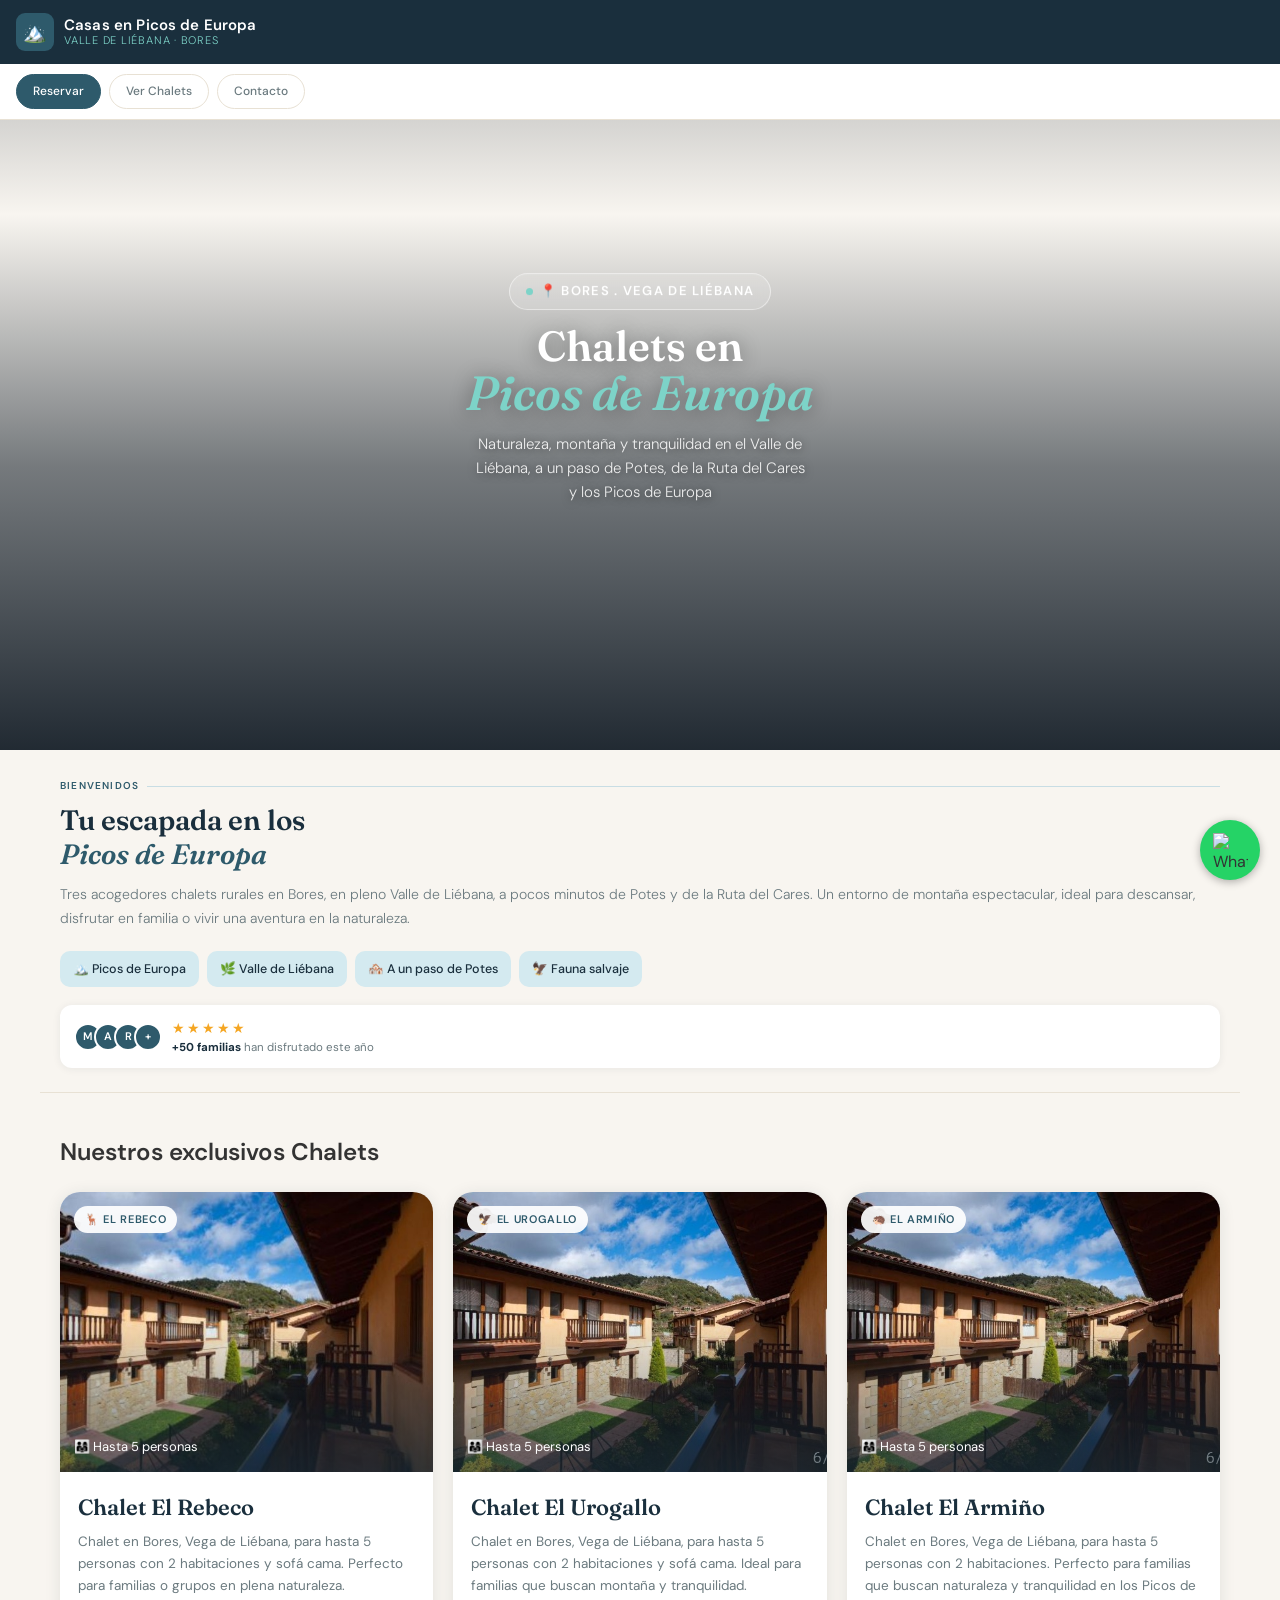
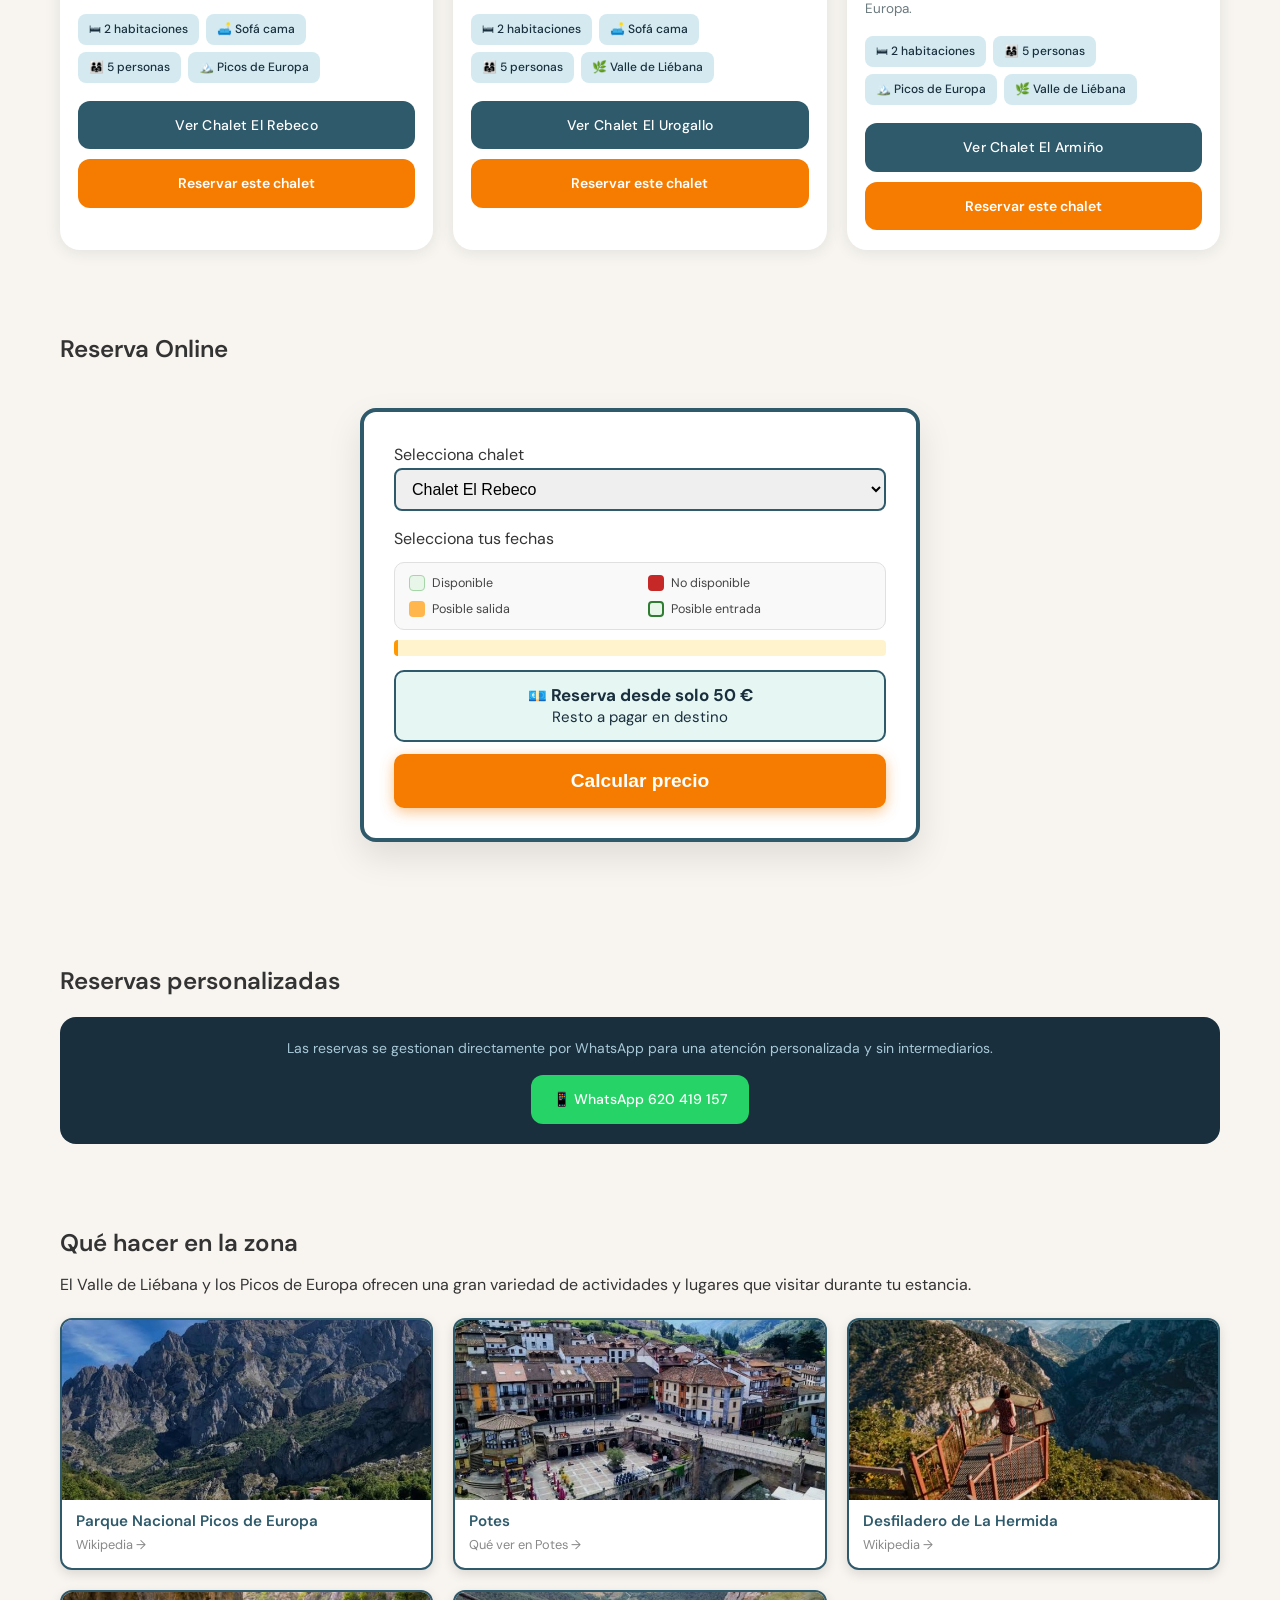
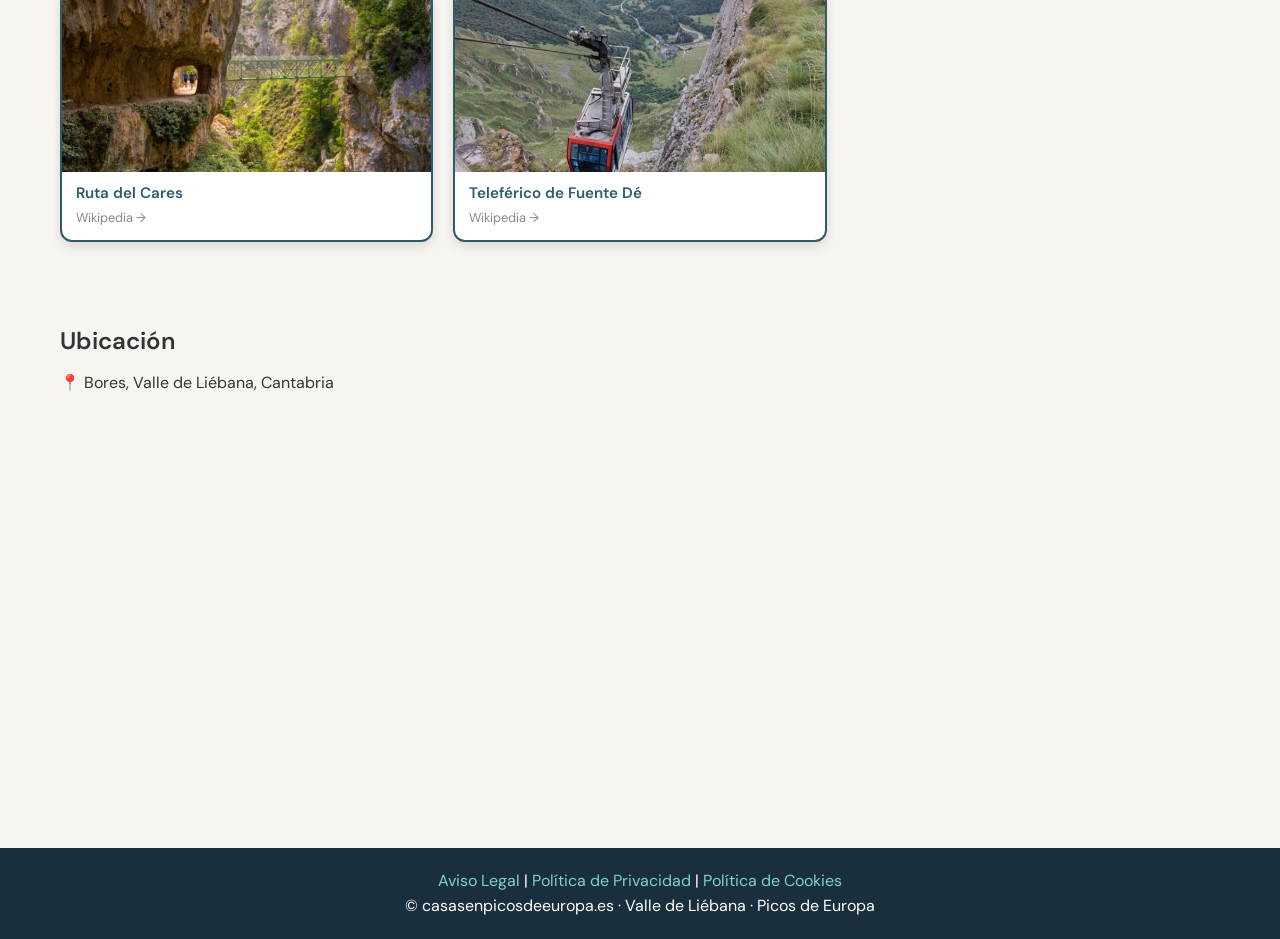
==== commit 36caca34: "Update index.html" ====
--- a/index.html
+++ b/index.html
@@ -32,6 +32,32 @@
 body
   { font-family: 'DM Sans', sans-serif !important; }
 
+/* ===== CABECERA FIJA (siempre visible al hacer scroll) ===== */
+html { scroll-behavior: smooth; }
+
+.navbar {
+  position: -webkit-sticky !important;
+  position: sticky !important;
+  top: 0 !important;
+  z-index: 1000 !important;
+}
+
+.nav-pills {
+  position: -webkit-sticky;
+  position: sticky;
+  top: 64px; /* misma altura que la navbar */
+  z-index: 999;
+}
+
+/* Al pulsar un enlace, la sección no queda tapada por la cabecera */
+#reserva-online,
+#chalets,
+#contacto,
+#resultado,
+#pasoDatos {
+  scroll-margin-top: 130px;
+}
+
 .navbar {
   background: #1a2f3d !important;
   padding: 0 16px !important;
@@ -338,7 +364,7 @@
   position: fixed; bottom: 20px; left: 20px;
   width: 50px; height: 50px; z-index: 1000; border-radius: 50%;
   box-shadow: 0 2px 8px rgba(0,0,0,0.3); background-color: #444;
-  color: #fff; font-size: 24px; display: flex;
+  color: #fff; font-size: 24px; display: none;
   justify-content: center; align-items: center; cursor: pointer;
 }
 
@@ -443,6 +469,92 @@
   height: 16px;
   border-radius: 4px;
   flex-shrink: 0;
+}
+
+/* ===== AVISO 50 € Y BOTÓN CALCULAR DESTACADO ===== */
+.aviso-50 {
+  margin-top: 14px;
+  padding: 12px 14px;
+  background: #e6f6f3;
+  border: 2px solid #2e5a6b;
+  border-radius: 10px;
+  text-align: center;
+  color: #1a2f3d;
+  font-size: 15px;
+  line-height: 1.4;
+}
+
+.aviso-50 strong { font-size: 17px; }
+
+.reserva-box #btnCalcular {
+  margin-top: 12px;
+  padding: 16px 12px;
+  background: #f57c00;
+  color: #fff;
+  font-size: 1.2rem;
+  font-weight: 700;
+  border-radius: 10px;
+  box-shadow: 0 4px 14px rgba(245, 124, 0, 0.45);
+}
+
+.reserva-box #btnCalcular:hover,
+.reserva-box #btnCalcular:active {
+  background: #e65100;
+}
+
+/* ===== RESERVA EN DOS PASOS ===== */
+.reserva-box #btnContinuar,
+.reserva-box #btnPagar {
+  display: block;
+  width: 100%;
+  margin-top: 14px;
+  padding: 16px 12px;
+  background: #2e7d32;
+  color: #fff;
+  font-size: 1.15rem;
+  font-weight: 700;
+  border-radius: 10px;
+  box-shadow: 0 4px 14px rgba(46, 125, 50, 0.4);
+}
+
+.reserva-box #btnContinuar:hover,
+.reserva-box #btnContinuar:active,
+.reserva-box #btnPagar:hover,
+.reserva-box #btnPagar:active {
+  background: #1b5e20;
+}
+
+/* ===== BOTÓN "RESERVAR ESTE CHALET" EN LAS TARJETAS ===== */
+.cabin-reservar {
+  display: block;
+  text-align: center;
+  margin-top: 10px;
+  background: #f57c00;
+  color: #fff;
+  text-decoration: none;
+  border-radius: 12px;
+  padding: 13px;
+  font-size: 14px;
+  font-weight: 600;
+}
+
+.cabin-reservar:hover { background: #e65100; }
+
+/* ===== CANDADO ADMIN: oculto salvo en tu dispositivo ===== */
+#adminButton.visible { display: flex; }
+
+#pasoDatos {
+  display: none;
+  margin-top: 16px;
+  padding-top: 14px;
+  border-top: 1px solid #e0e0e0;
+}
+
+#pasoDatos h3 {
+  font-family: 'Fraunces', serif;
+  font-size: 20px;
+  color: #1a2f3d;
+  margin: 0 0 8px;
 }
 </style>
 
@@ -535,6 +647,7 @@
           <span class="cabin-feat">🏔️ Picos de Europa</span>
         </div>
         <a class="cabin-cta" href="chalet-el-rebeco.html">Ver Chalet El Rebeco</a>
+        <a class="cabin-reservar" href="#reserva-online" data-chalet="rebeco">Reservar este chalet</a>
       </div>
     </div>
 
@@ -554,6 +667,7 @@
           <span class="cabin-feat">🌿 Valle de Liébana</span>
         </div>
         <a class="cabin-cta" href="chalet-el-urogallo.html">Ver Chalet El Urogallo</a>
+        <a class="cabin-reservar" href="#reserva-online" data-chalet="urogallo">Reservar este chalet</a>
       </div>
     </div>
 
@@ -573,6 +687,7 @@
           <span class="cabin-feat">🌿 Valle de Liébana</span>
         </div>
         <a class="cabin-cta" href="chalet-el-armino.html">Ver Chalet El Armiño</a>
+        <a class="cabin-reservar" href="#reserva-online" data-chalet="armino">Reservar este chalet</a>
       </div>
     </div>
 
@@ -584,6 +699,7 @@
   <h2>Reserva Online</h2>
   <div class="reserva-box">
 
+    <!-- ===== PASO 1: chalet, fechas y precio ===== -->
     <label for="cabaña">Selecciona chalet</label>
     <select id="cabaña">
       <option value="rebeco">Chalet El Rebeco</option>
@@ -620,16 +736,12 @@
 
     <div id="mensajeUrgencia" class="mensaje-urgencia"></div>
 
-    <label for="nombre">Nombre completo</label>
-    <input type="text" id="nombre" placeholder="Nombre">
-
-    <label for="telefono">Teléfono</label>
-    <input type="tel" id="telefono" placeholder="Teléfono">
-
-    <label for="email">Email</label>
-    <input type="email" id="email" placeholder="Email">
-
-    <button id="btnCalcular">Calcular precio</button>
+    <div class="aviso-50">
+      💶 <strong>Reserva desde solo 50 €</strong><br>
+      Resto a pagar en destino
+    </div>
+
+    <button id="btnCalcular" type="button">Calcular precio</button>
     <div class="spinner" id="spinner"></div>
 
     <div id="resultado" class="resumen-reserva" style="display:none;">
@@ -638,8 +750,25 @@
       <p><strong>Total estancia:</strong> <span id="total"></span> €</p>
       <p><strong>Descuento aplicado:</strong> <span id="descuento" class="descuento">0</span> €</p>
       <p><strong>Reserva ahora:</strong> 50 €</p>
-      <p><strong>Resto a pagar en alojamiento:</strong> <span id="resto"></span> €</p>
-      <button id="btnPagar">Pagar</button>
+      <p><strong>Resto a pagar en destino:</strong> <span id="resto"></span> €</p>
+
+      <button id="btnContinuar" type="button">Continuar con la reserva</button>
+
+      <!-- ===== PASO 2: datos del cliente y pago ===== -->
+      <div id="pasoDatos">
+        <h3>Tus datos</h3>
+
+        <label for="nombre">Nombre completo</label>
+        <input type="text" id="nombre" placeholder="Nombre">
+
+        <label for="telefono">Teléfono</label>
+        <input type="tel" id="telefono" placeholder="Teléfono">
+
+        <label for="email">Email</label>
+        <input type="email" id="email" placeholder="Email">
+
+        <button id="btnPagar" type="button">Pagar 50 € y reservar</button>
+      </div>
     </div>
 
   </div>
@@ -716,7 +845,7 @@
 
 <footer>
   <p><a href="aviso-legal.html">Aviso Legal</a> | <a href="privacidad.html">Política de Privacidad</a> | <a href="cookies.html">Política de Cookies</a></p>
-  <p>© casasenpicosdeeuropa.es · Valle de Liébana · Picos de Europa</p>
+  <p id="secretoAdmin">© casasenpicosdeeuropa.es · Valle de Liébana · Picos de Europa</p>
 </footer>
 
 <a href="https://wa.me/34620419157" target="_blank" id="whatsappButton" title="Chatea con nosotros">
@@ -730,5 +859,84 @@
 <script src="js/main.js"></script>
 <script src="js/index-carousel.js"></script>
 
+<!-- ===== RESERVA EN DOS PASOS: mostrar los datos solo al continuar ===== -->
+<script>
+(function () {
+  var btnCalcular  = document.getElementById('btnCalcular');
+  var btnContinuar = document.getElementById('btnContinuar');
+  var pasoDatos    = document.getElementById('pasoDatos');
+  if (!btnCalcular || !btnContinuar || !pasoDatos) return;
+
+  // Paso 2: aparecen nombre, teléfono y email
+  btnContinuar.addEventListener('click', function () {
+    pasoDatos.style.display = 'block';
+    btnContinuar.style.display = 'none';
+    pasoDatos.scrollIntoView({ behavior: 'smooth', block: 'start' });
+  });
+
+  // Si recalculan el precio (otras fechas u otro chalet), vuelven al paso 1
+  btnCalcular.addEventListener('click', function () {
+    pasoDatos.style.display = 'none';
+    btnContinuar.style.display = 'block';
+
+    // Al terminar el cálculo, bajar hasta el resumen del precio
+    setTimeout(function () {
+      var resultado = document.getElementById('resultado');
+      if (resultado && resultado.style.display === 'block') {
+        resultado.scrollIntoView({ behavior: 'smooth', block: 'start' });
+      }
+    }, 500);
+  });
+
+  // Al cambiar de chalet se oculta el precio anterior
+  var selector = document.getElementById('cabaña');
+  selector.addEventListener('change', function () {
+    document.getElementById('resultado').style.display = 'none';
+    pasoDatos.style.display = 'none';
+    btnContinuar.style.display = 'block';
+  });
+
+  // Botones "Reservar este chalet" de las tarjetas
+  document.querySelectorAll('[data-chalet]').forEach(function (enlace) {
+    enlace.addEventListener('click', function () {
+      selector.value = enlace.getAttribute('data-chalet');
+      selector.dispatchEvent(new Event('change'));
+    });
+  });
+})();
+
+// ===== CANDADO DE ADMINISTRADOR: oculto para los visitantes =====
+// Se muestra solo en tu dispositivo: automáticamente si ya has entrado como
+// administrador antes, o pulsando 5 veces seguidas el texto © del pie de página.
+(function () {
+  var boton = document.getElementById('adminButton');
+  if (!boton) return;
+
+  // Visible si ya lo activaste antes en este dispositivo
+  // o si ya hay una clave de administrador guardada.
+  try {
+    if (localStorage.getItem('chalets_admin_visible') ||
+        localStorage.getItem('chalets_admin_key')) {
+      boton.classList.add('visible');
+    }
+  } catch (e) {}
+
+  var texto = document.getElementById('secretoAdmin');
+  var toques = 0, temporizador;
+  if (texto) {
+    texto.addEventListener('click', function () {
+      toques++;
+      clearTimeout(temporizador);
+      temporizador = setTimeout(function () { toques = 0; }, 2000);
+      if (toques >= 5) {
+        boton.classList.add('visible');
+        try { localStorage.setItem('chalets_admin_visible', '1'); } catch (e) {}
+        toques = 0;
+      }
+    });
+  }
+})();
+</script>
+
 </body>
 </html>
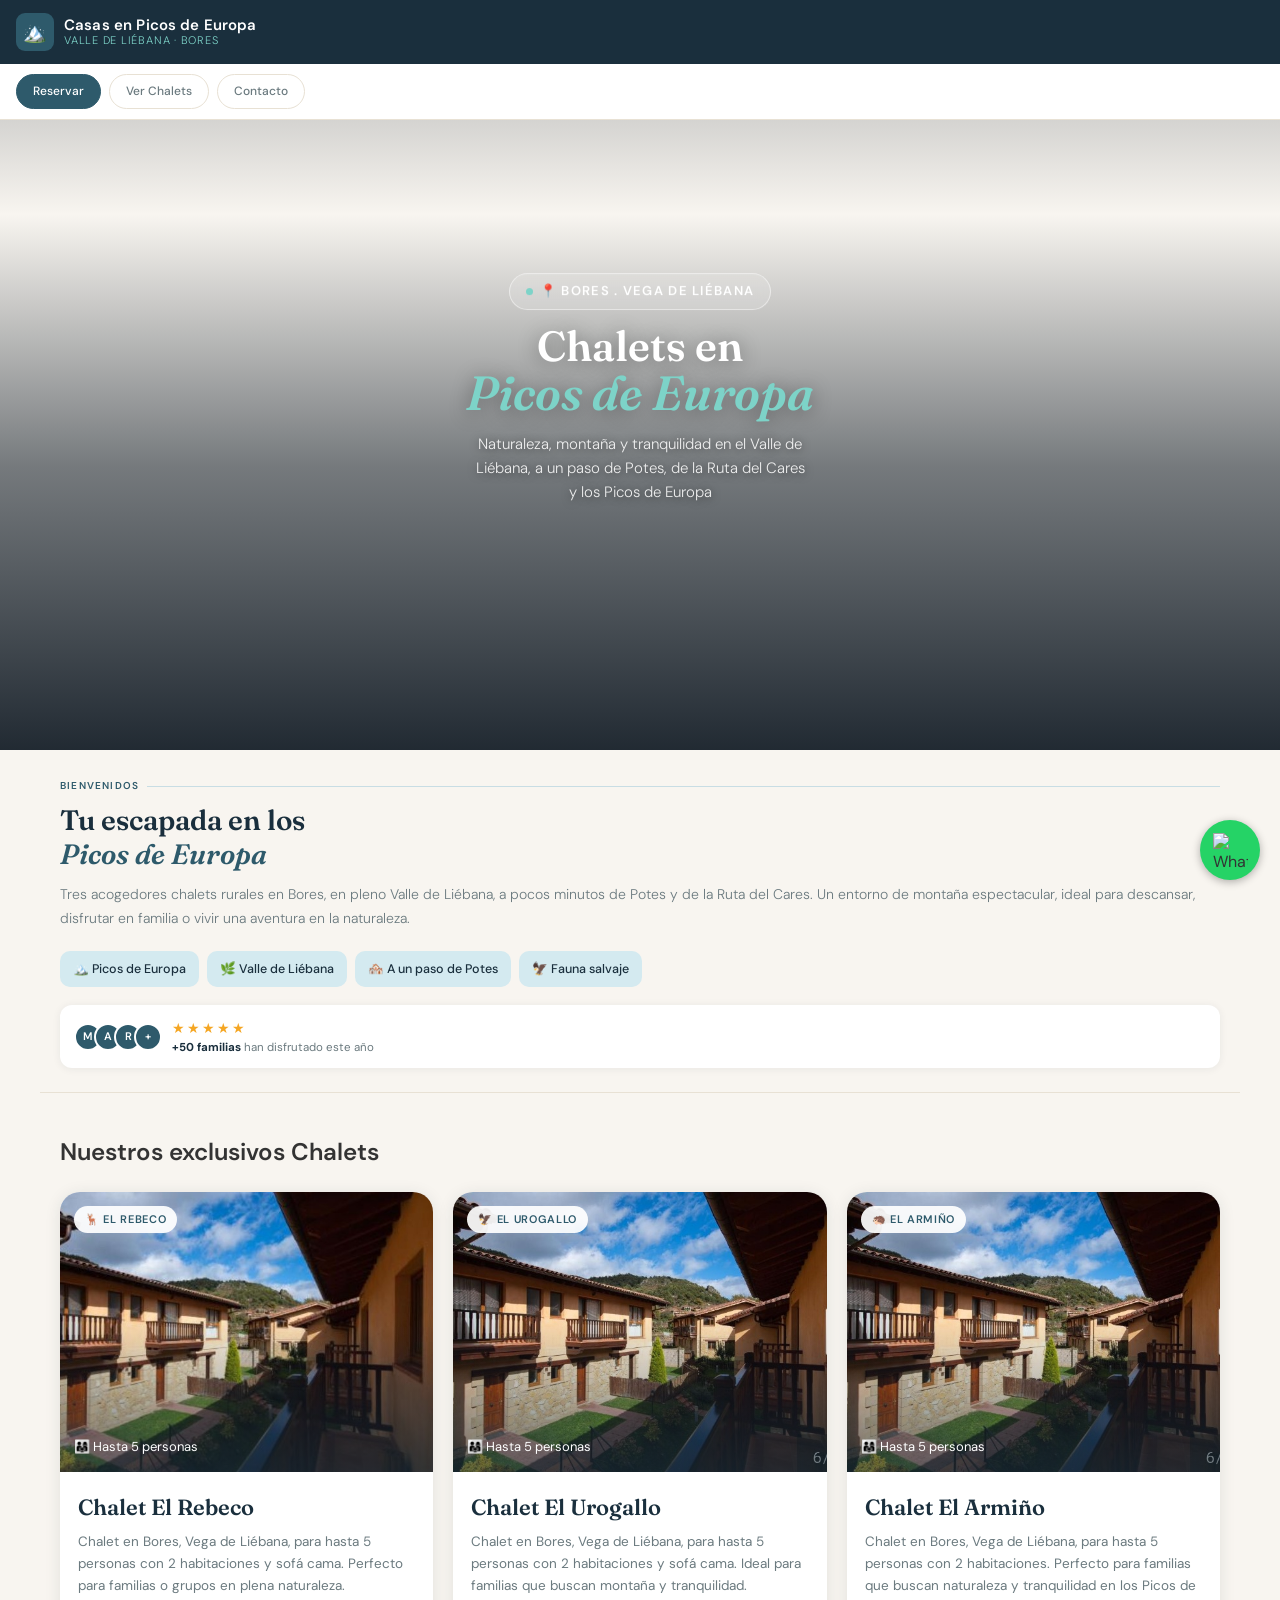
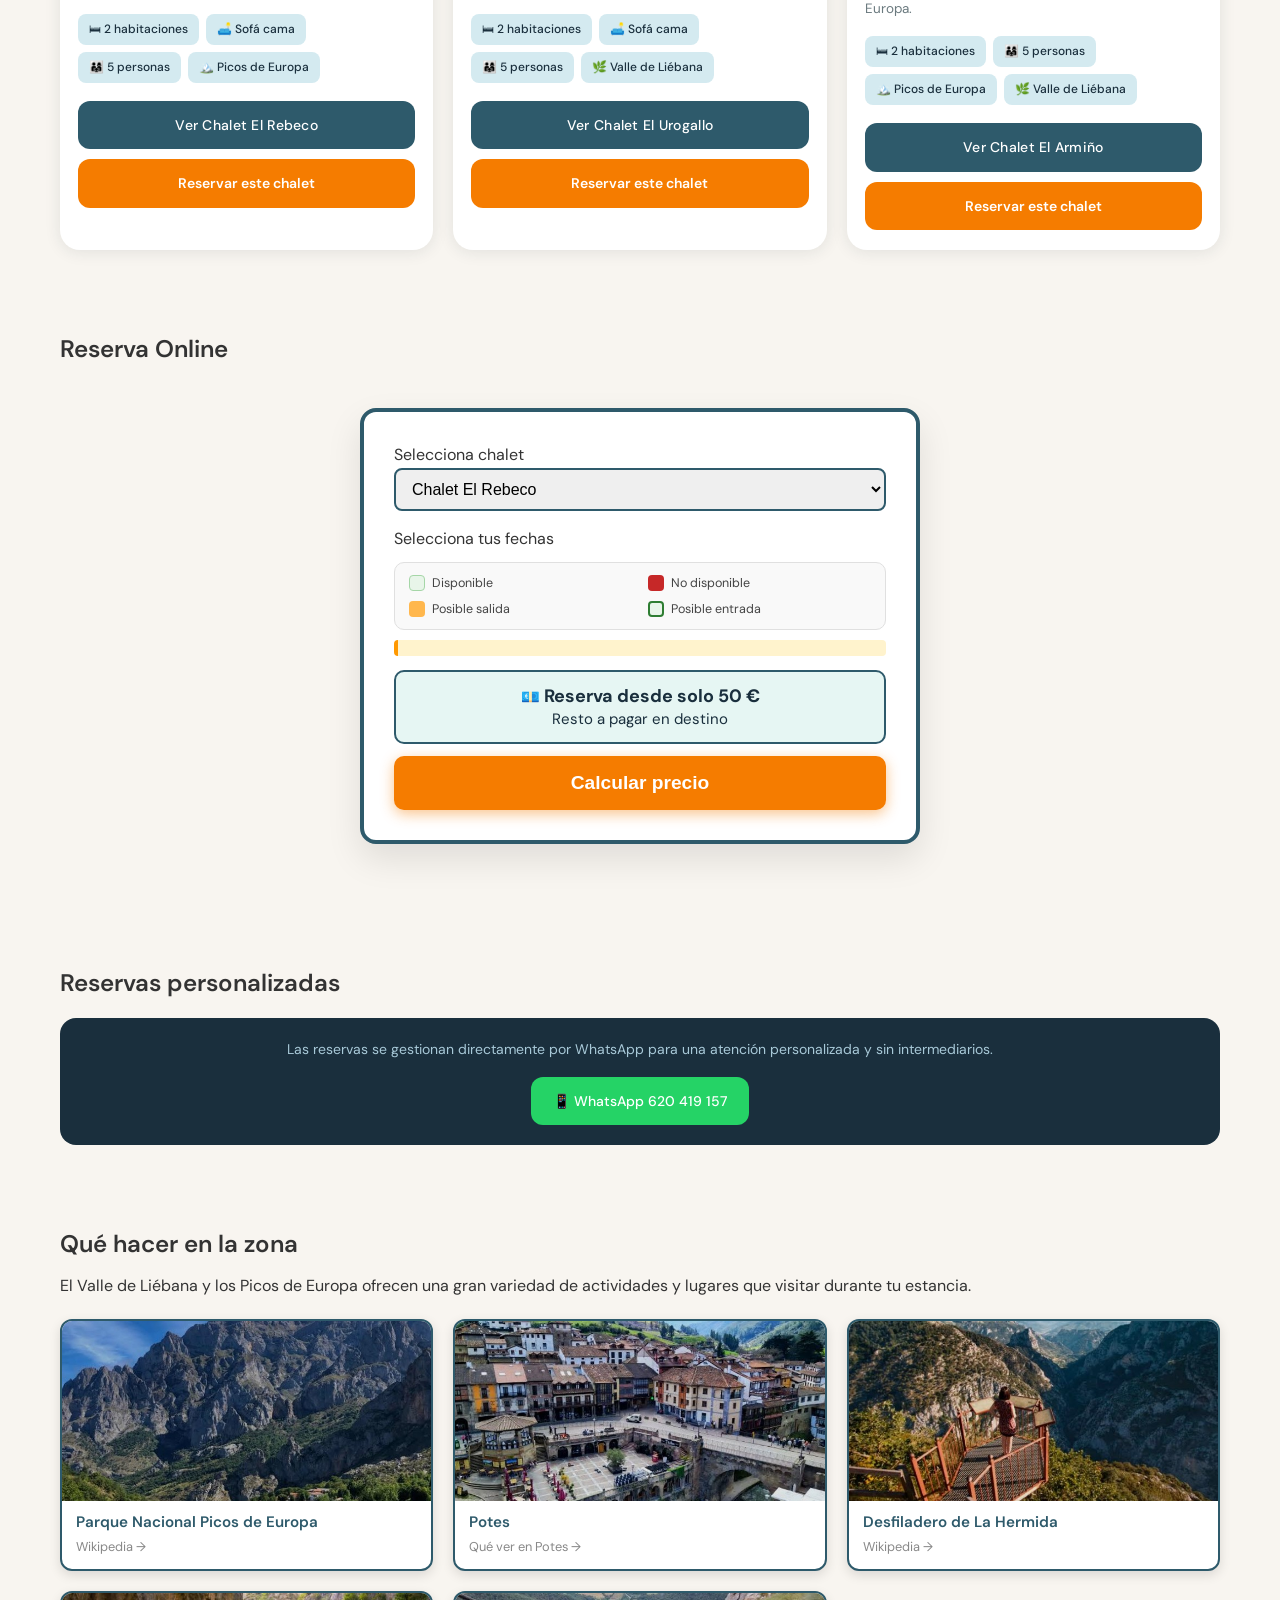
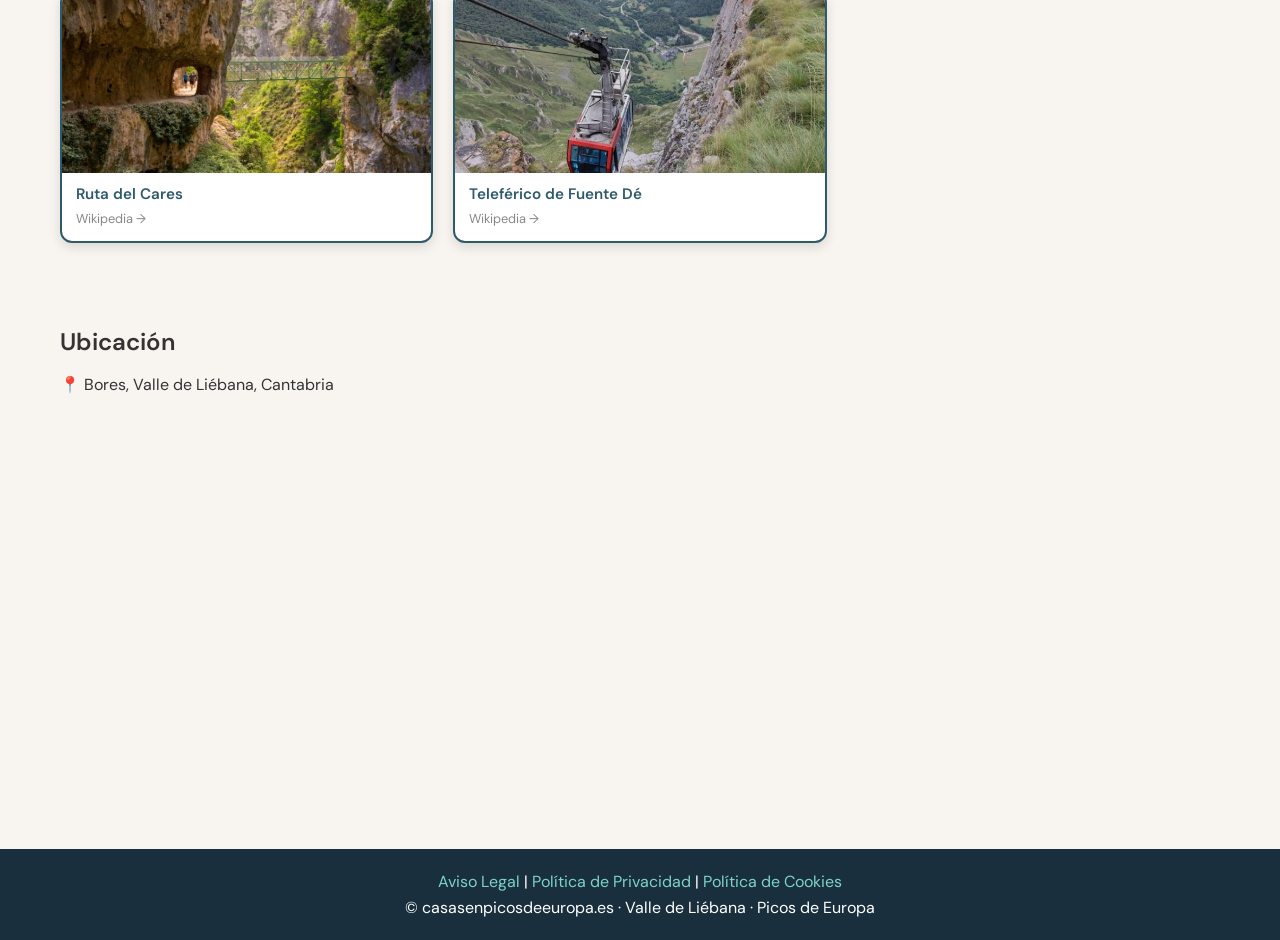
==== commit a8104c9a: "Enhance styles for calendar and privacy conditions Added styles for calendar display and privacy con" ====
--- a/index.html
+++ b/index.html
@@ -484,7 +484,29 @@
   line-height: 1.4;
 }
 
-.aviso-50 strong { font-size: 17px; }
+/* Una sola línea: el tamaño se adapta al ancho de la pantalla */
+.aviso-50 { white-space: nowrap; }
+.aviso-50 strong { font-size: clamp(12px, 3.9vw, 18px); }
+
+/* ===== MES Y AÑO DEL CALENDARIO: bien visibles sobre el fondo oscuro ===== */
+.flatpickr-months .flatpickr-month,
+.flatpickr-current-month,
+.flatpickr-current-month span.cur-month,
+.flatpickr-current-month input.cur-year,
+.flatpickr-current-month .flatpickr-monthDropdown-months {
+  color: #fff !important;
+  fill: #fff !important;
+  font-weight: 700 !important;
+}
+
+.flatpickr-current-month .flatpickr-monthDropdown-months {
+  font-size: 1.15rem !important;
+}
+
+.flatpickr-current-month .flatpickr-monthDropdown-months .flatpickr-monthDropdown-month {
+  background-color: #1a2f3d !important;
+  color: #fff !important;
+}
 
 .reserva-box #btnCalcular {
   margin-top: 12px;
@@ -539,6 +561,43 @@
 }
 
 .cabin-reservar:hover { background: #e65100; }
+
+/* ===== CONDICIONES Y CASILLA DE PRIVACIDAD (paso 2) ===== */
+.condiciones-reserva {
+  margin-top: 14px;
+  padding: 10px 12px;
+  background: #f3f6f7;
+  border-radius: 8px;
+  font-size: 13.5px;
+  line-height: 1.5;
+  color: #444;
+}
+
+.condiciones-reserva p + p { margin-top: 6px; }
+
+.check-privacidad {
+  display: flex;
+  align-items: flex-start;
+  gap: 10px;
+  margin-top: 14px;
+  font-size: 13.5px;
+  line-height: 1.45;
+  color: #333;
+}
+
+.reserva-box .check-privacidad input {
+  width: 20px;
+  height: 20px;
+  margin: 2px 0 0;
+  padding: 0;
+  flex-shrink: 0;
+  accent-color: #2e5a6b;
+}
+
+.check-privacidad a {
+  color: #2e5a6b;
+  text-decoration: underline;
+}
 
 /* ===== CANDADO ADMIN: oculto salvo en tu dispositivo ===== */
 #adminButton.visible { display: flex; }
@@ -767,6 +826,17 @@
         <label for="email">Email</label>
         <input type="email" id="email" placeholder="Email">
 
+        <div class="condiciones-reserva">
+          <p>✅ Con los <strong>50 €</strong> confirmas tu reserva. El resto se paga en destino.</p>
+          <p>🔄 Cancelación gratis hasta 15 días antes de la llegada.</p>
+          <p>🕒 Entrada desde las 15:00 · Salida antes de las 11:00</p>
+        </div>
+
+        <label class="check-privacidad" for="aceptoPrivacidad">
+          <input type="checkbox" id="aceptoPrivacidad">
+          <span>He leído y acepto la <a href="privacidad.html" target="_blank" rel="noopener">política de privacidad</a> y el <a href="aviso-legal.html" target="_blank" rel="noopener">aviso legal</a>.</span>
+        </label>
+
         <button id="btnPagar" type="button">Pagar 50 € y reservar</button>
       </div>
     </div>
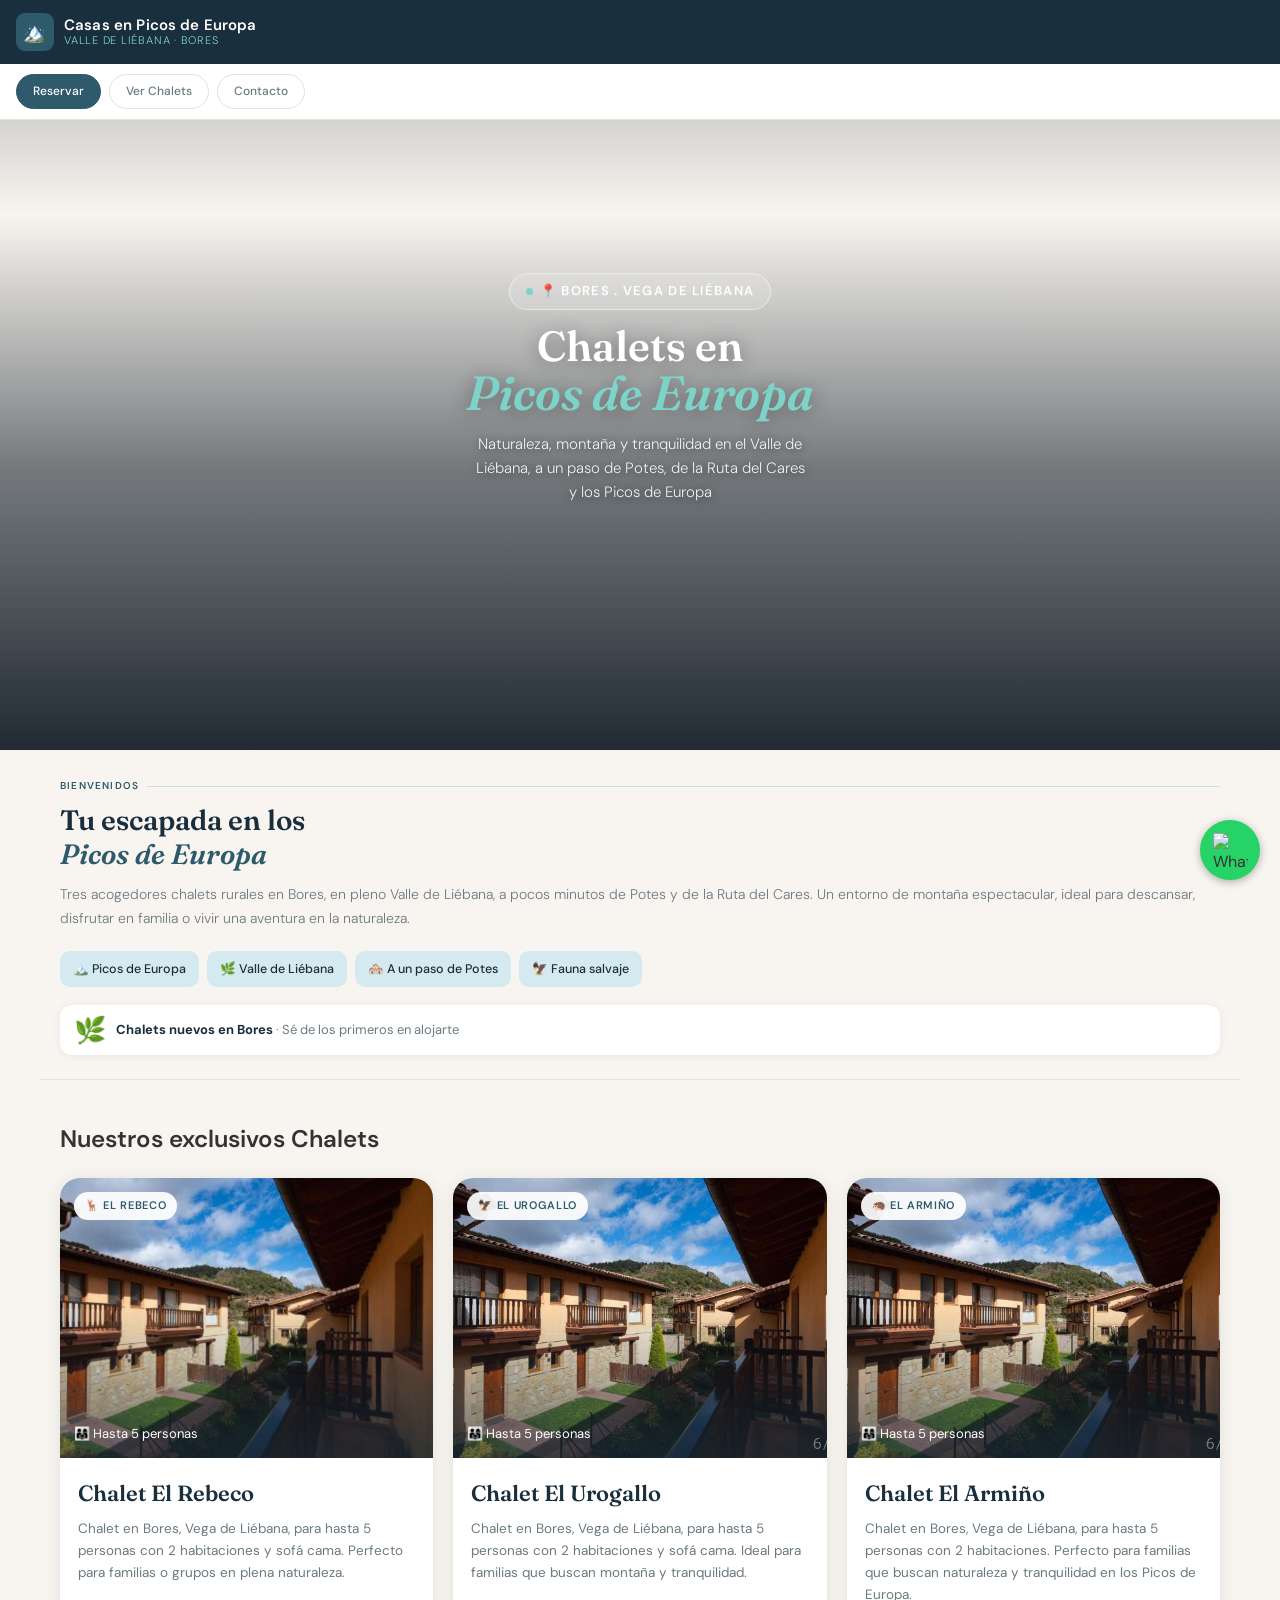
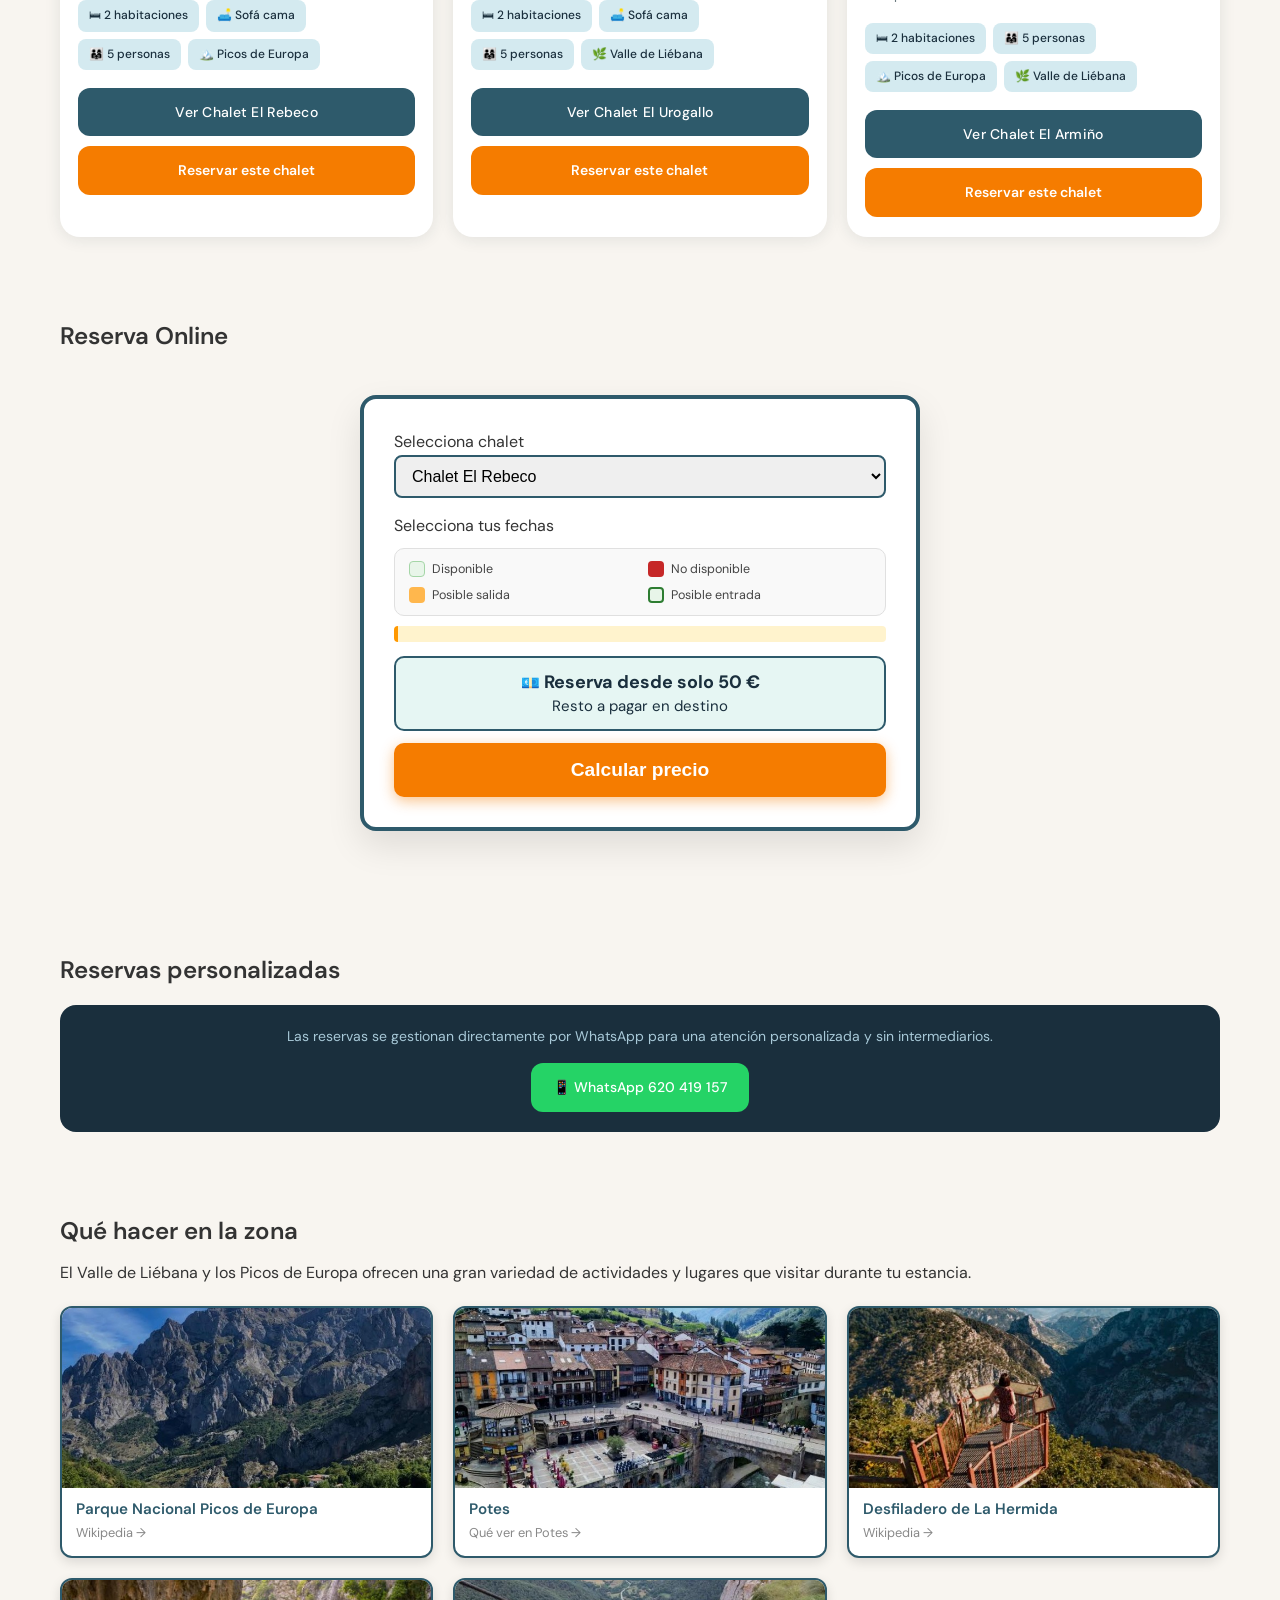
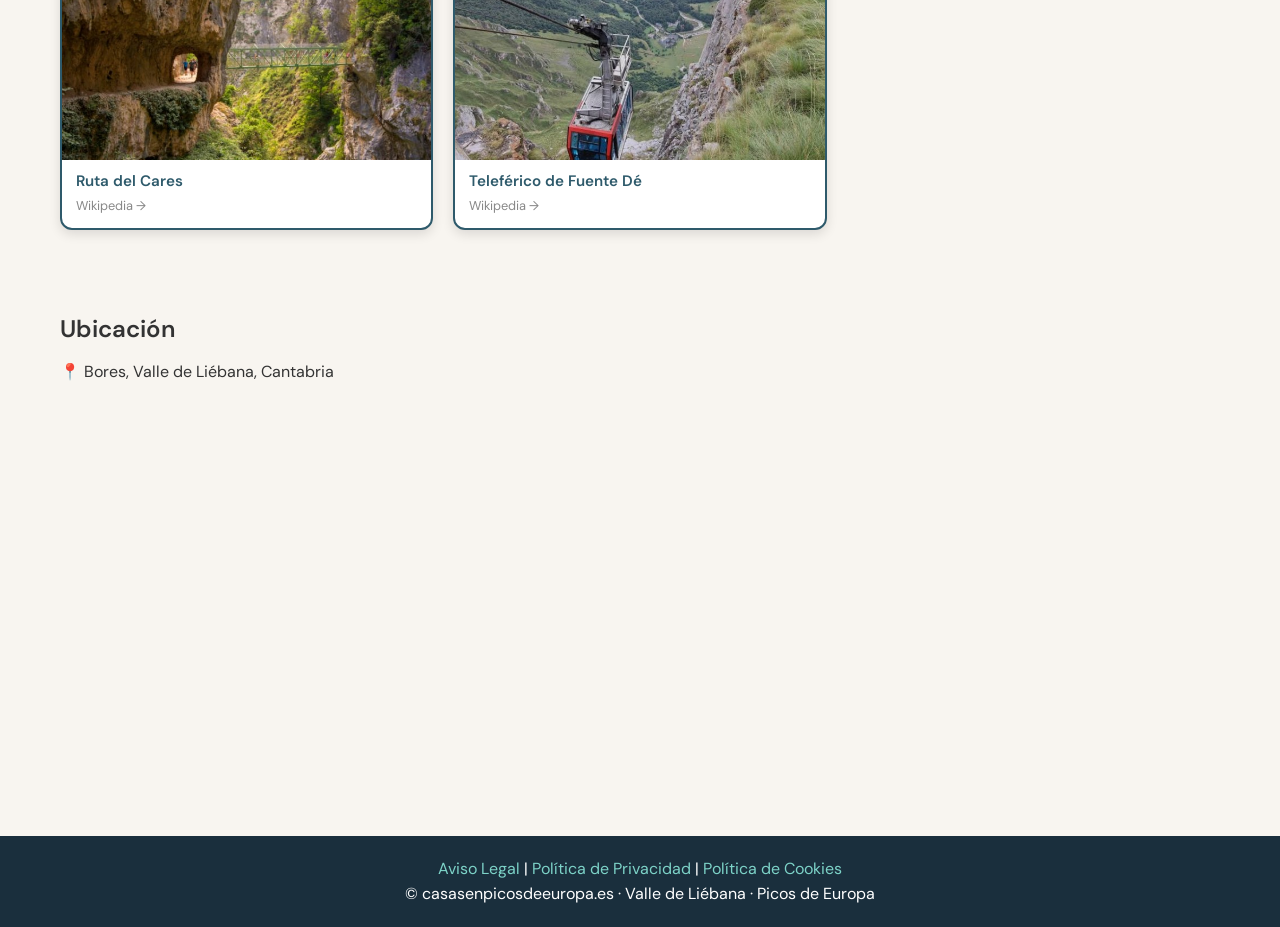
==== commit 102bb1d5: "Remove rating avatars and update rating text" ====
--- a/index.html
+++ b/index.html
@@ -672,15 +672,9 @@
     <div class="feat-pill">🦅 Fauna salvaje</div>
   </div>
   <div class="rating-strip">
-    <div class="rating-avatars">
-      <div class="avatar">M</div>
-      <div class="avatar">A</div>
-      <div class="avatar">R</div>
-      <div class="avatar">+</div>
-    </div>
+    <div style="font-size:26px; line-height:1;">🌿</div>
     <div class="rating-text">
-      <div class="rating-stars">★★★★★</div>
-      <p><strong>+50 familias</strong> han disfrutado este año</p>
+      <p style="font-size:13px;"><strong>Chalets nuevos en Bores</strong> · Sé de los primeros en alojarte</p>
     </div>
   </div>
 </div>
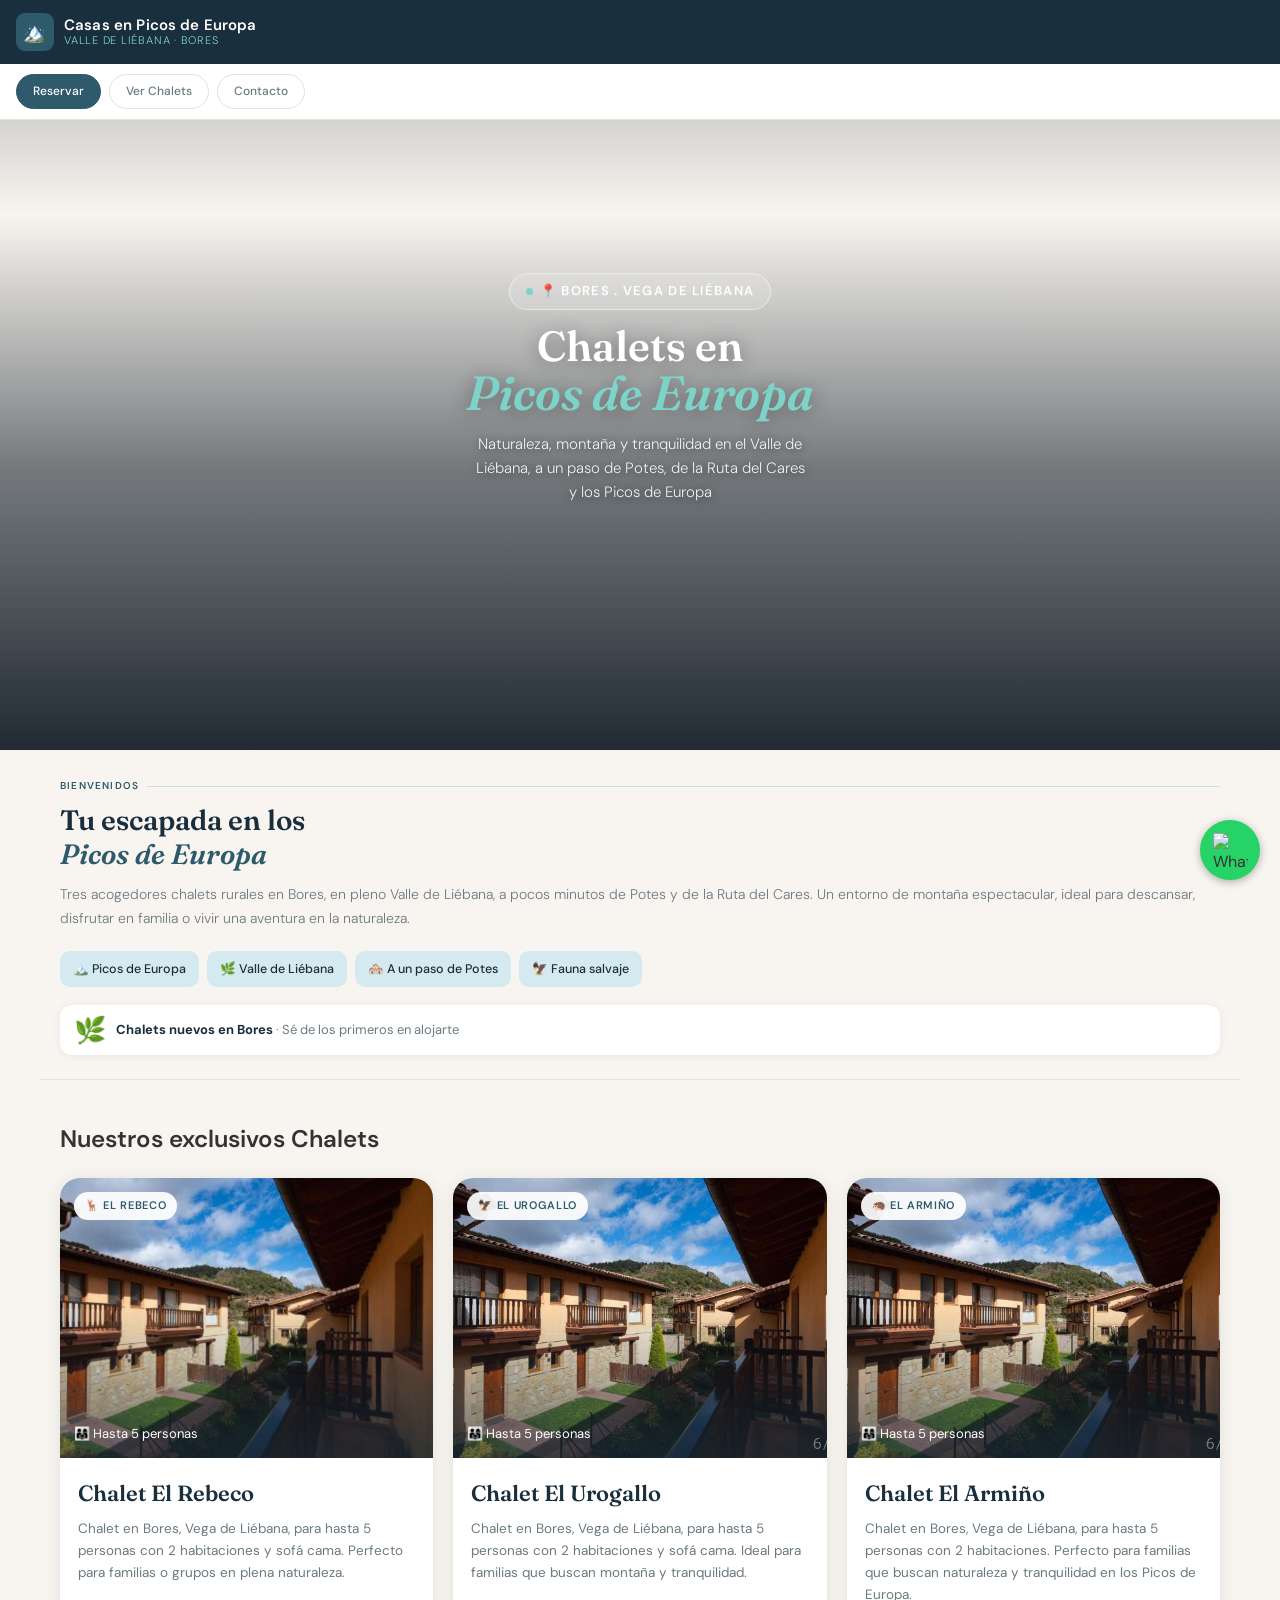
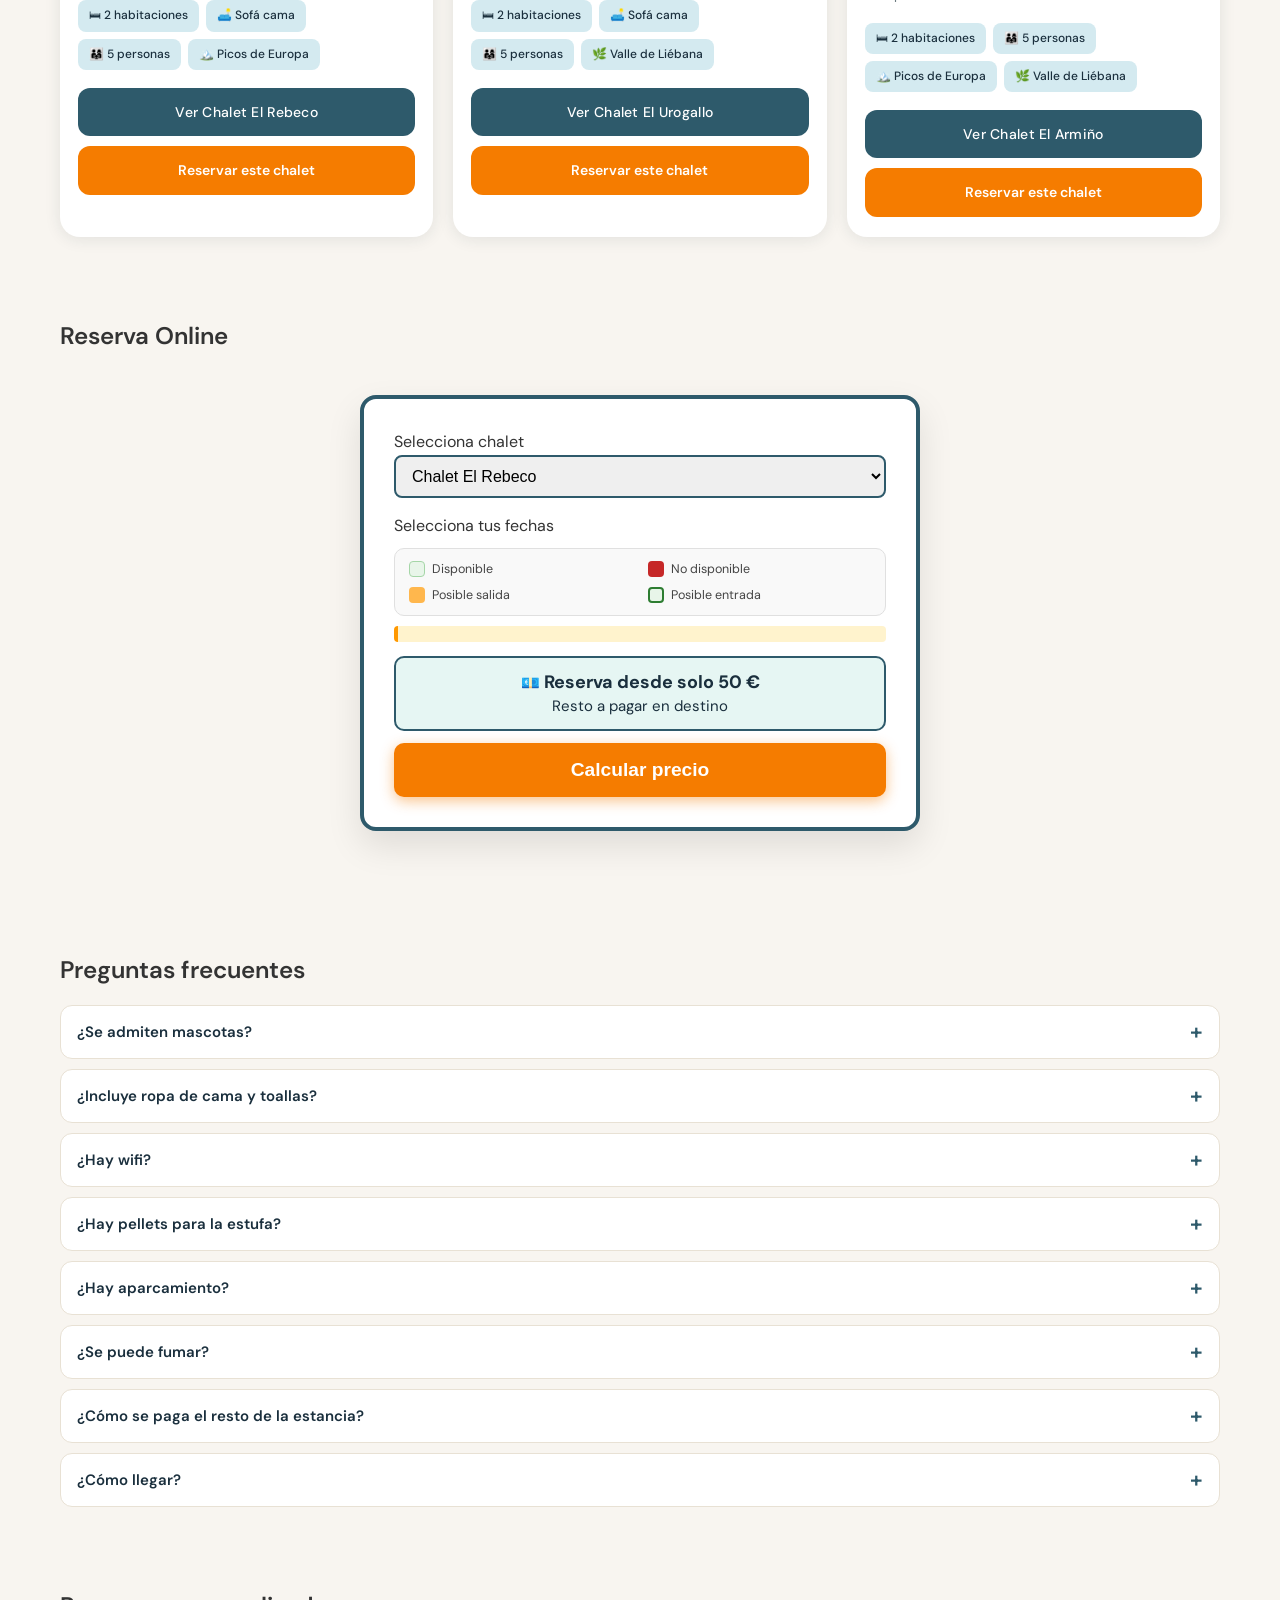
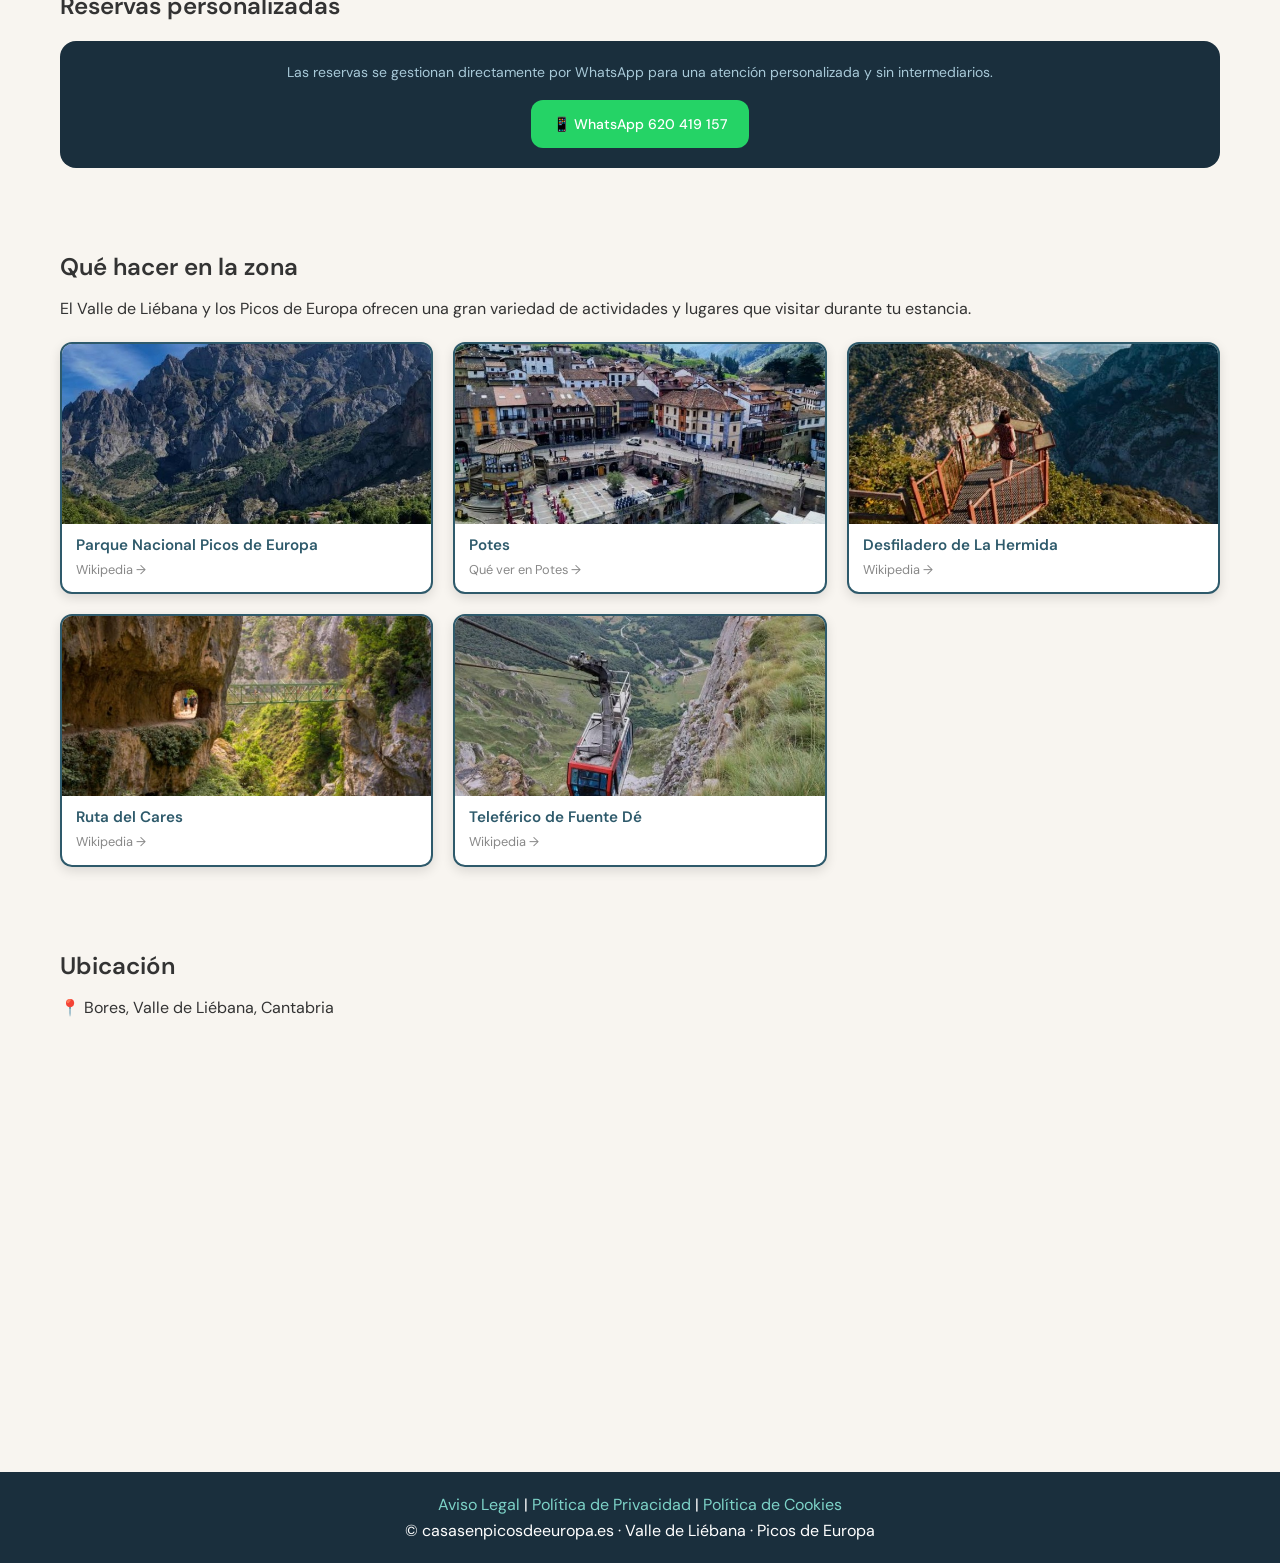
==== commit 808ca6e6: "Add FAQ section with multiple questions and answers" ====
--- a/index.html
+++ b/index.html
@@ -599,6 +599,53 @@
   text-decoration: underline;
 }
 
+/* ===== PREGUNTAS FRECUENTES ===== */
+.faq-lista { margin-top: 16px; display: flex; flex-direction: column; gap: 10px; }
+
+.faq-item {
+  background: #fff;
+  border: 1.5px solid #e8e1d4;
+  border-radius: 12px;
+  overflow: hidden;
+}
+
+.faq-item[open] { border-color: #2e5a6b; }
+
+.faq-item summary {
+  cursor: pointer;
+  list-style: none;
+  padding: 14px 16px;
+  font-weight: 600;
+  font-size: 15px;
+  color: #1a2f3d;
+  display: flex;
+  justify-content: space-between;
+  align-items: center;
+  gap: 10px;
+}
+
+.faq-item summary::-webkit-details-marker { display: none; }
+
+.faq-item summary::after {
+  content: '+';
+  font-size: 22px;
+  line-height: 1;
+  color: #2e5a6b;
+  flex-shrink: 0;
+}
+
+.faq-item[open] summary::after { content: '−'; }
+
+.faq-item p {
+  margin: 0;
+  padding: 0 16px 16px;
+  font-size: 14px;
+  line-height: 1.6;
+  color: #555;
+}
+
+.faq-item p a { color: #2e5a6b; text-decoration: underline; }
+
 /* ===== CANDADO ADMIN: oculto salvo en tu dispositivo ===== */
 #adminButton.visible { display: flex; }
 
@@ -838,6 +885,54 @@
   </div>
 </section>
 
+<!-- ===== PREGUNTAS FRECUENTES ===== -->
+<section id="faq">
+  <h2>Preguntas frecuentes</h2>
+  <div class="faq-lista">
+
+    <details class="faq-item" name="faq">
+      <summary>¿Se admiten mascotas?</summary>
+      <p>Se admite un máximo de una mascota por chalet, bajo la exclusiva responsabilidad de su dueño. Puede tener coste adicional; consúltanos antes de reservar.</p>
+    </details>
+
+    <details class="faq-item" name="faq">
+      <summary>¿Incluye ropa de cama y toallas?</summary>
+      <p>Sí, hay ropa de cama y toallas.</p>
+    </details>
+
+    <details class="faq-item" name="faq">
+      <summary>¿Hay wifi?</summary>
+      <p>Sí, hay wifi.</p>
+    </details>
+
+    <details class="faq-item" name="faq">
+      <summary>¿Hay pellets para la estufa?</summary>
+      <p>Sí, la estufa funciona con pellets. Está incluido 1 saco de 15 kg. Si necesitas más, consúltanos; puede tener coste adicional.</p>
+    </details>
+
+    <details class="faq-item" name="faq">
+      <summary>¿Hay aparcamiento?</summary>
+      <p>Sí, hay parking subterráneo.</p>
+    </details>
+
+    <details class="faq-item" name="faq">
+      <summary>¿Se puede fumar?</summary>
+      <p>Está prohibido fumar.</p>
+    </details>
+
+    <details class="faq-item" name="faq">
+      <summary>¿Cómo se paga el resto de la estancia?</summary>
+      <p>El resto se paga en destino, en efectivo o por Bizum.</p>
+    </details>
+
+    <details class="faq-item" name="faq">
+      <summary>¿Cómo llegar?</summary>
+      <p>Busca «Bores, Vega de Liébana» en Google Maps. <a href="https://www.google.com/maps/search/?api=1&query=Bores%2C%20Vega%20de%20Li%C3%A9bana" target="_blank" rel="noopener">Abrir en Google Maps</a></p>
+    </details>
+
+  </div>
+</section>
+
 <!-- ===== RESERVAS PERSONALIZADAS ===== -->
 <section id="contacto">
   <h2>Reservas personalizadas</h2>
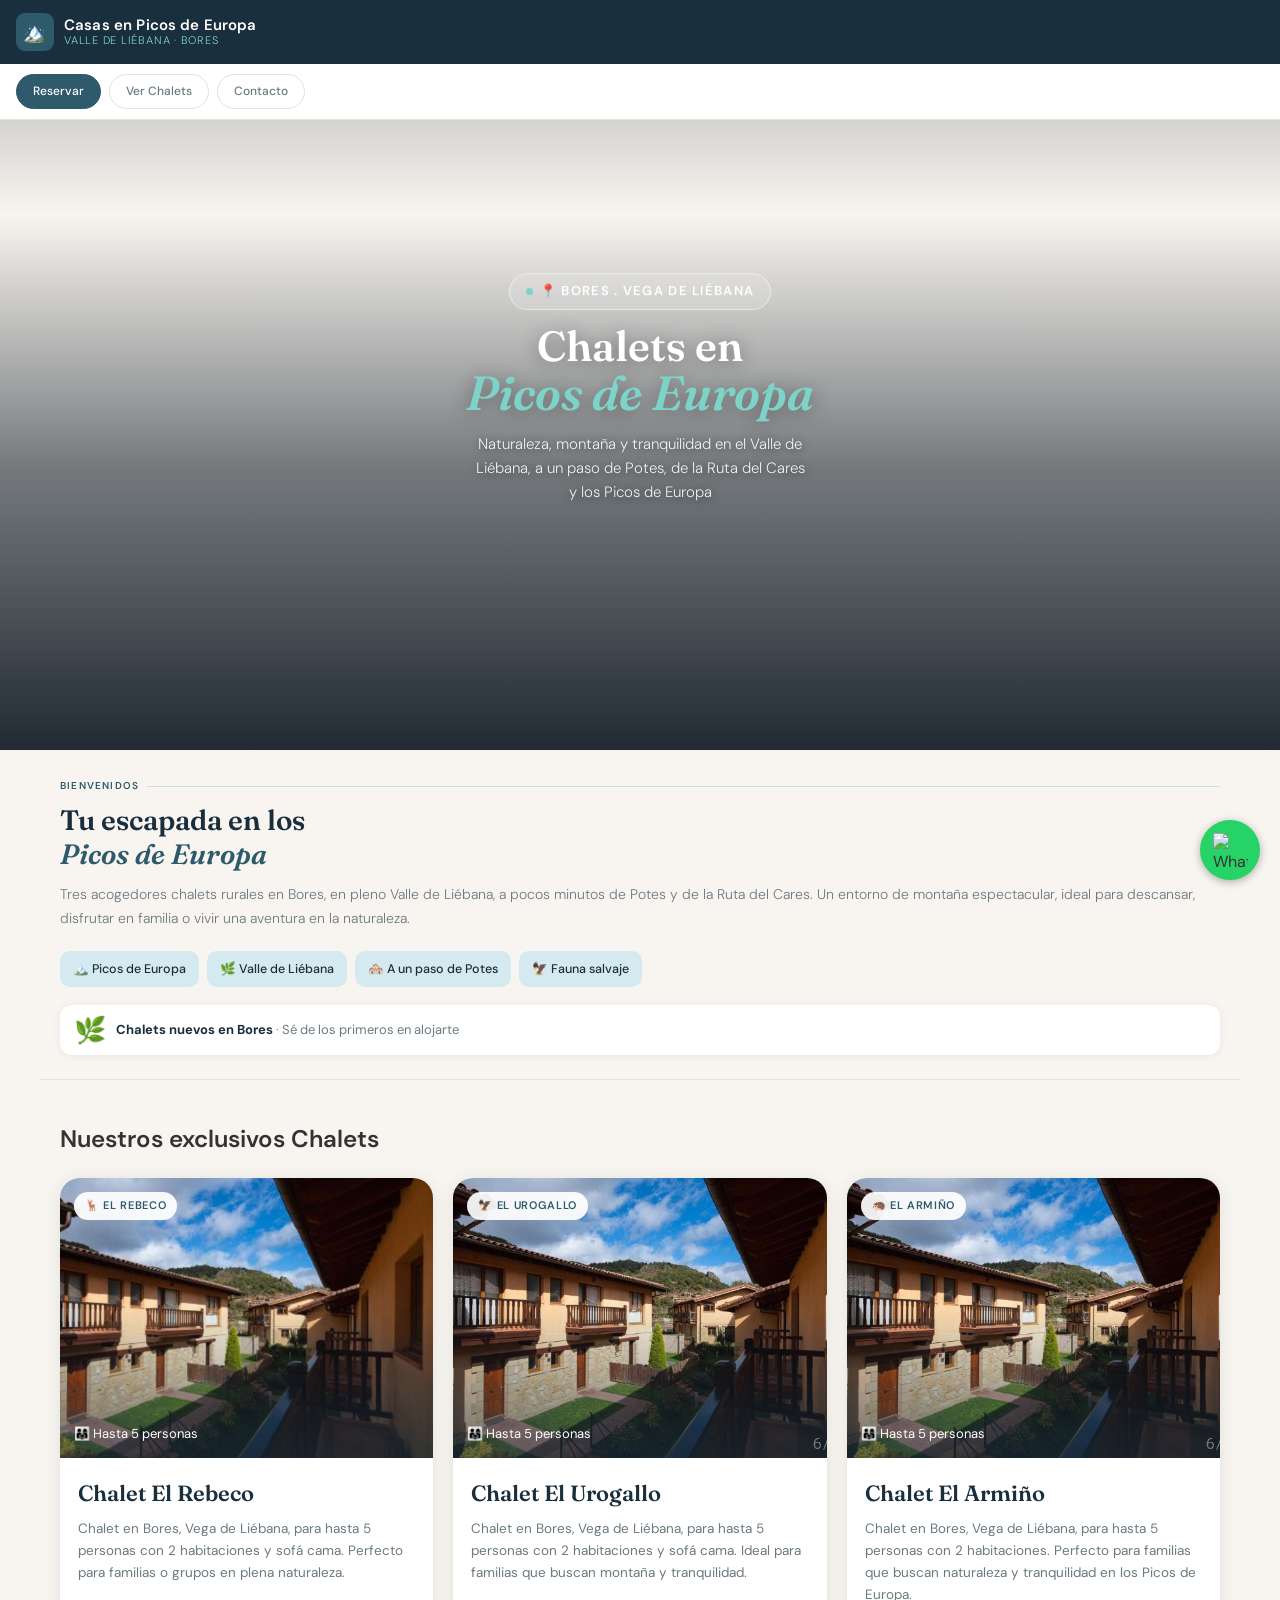
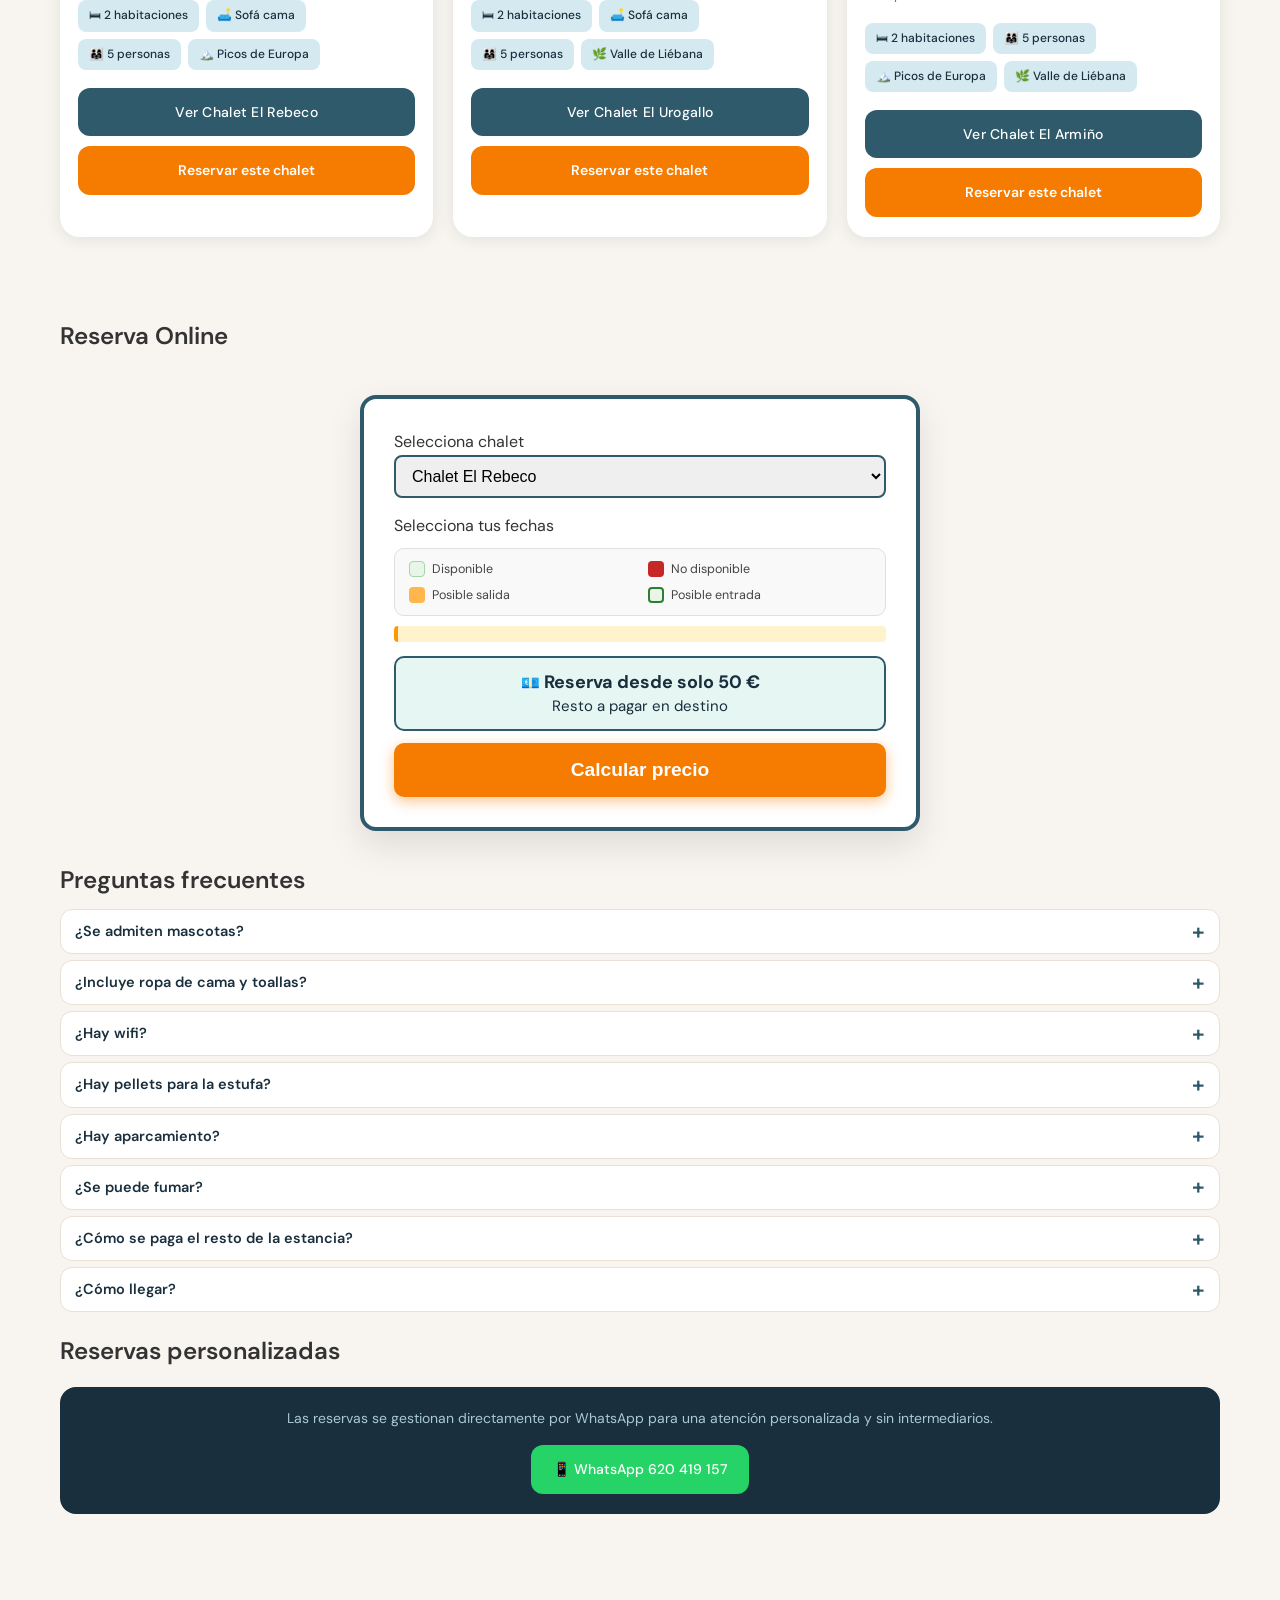
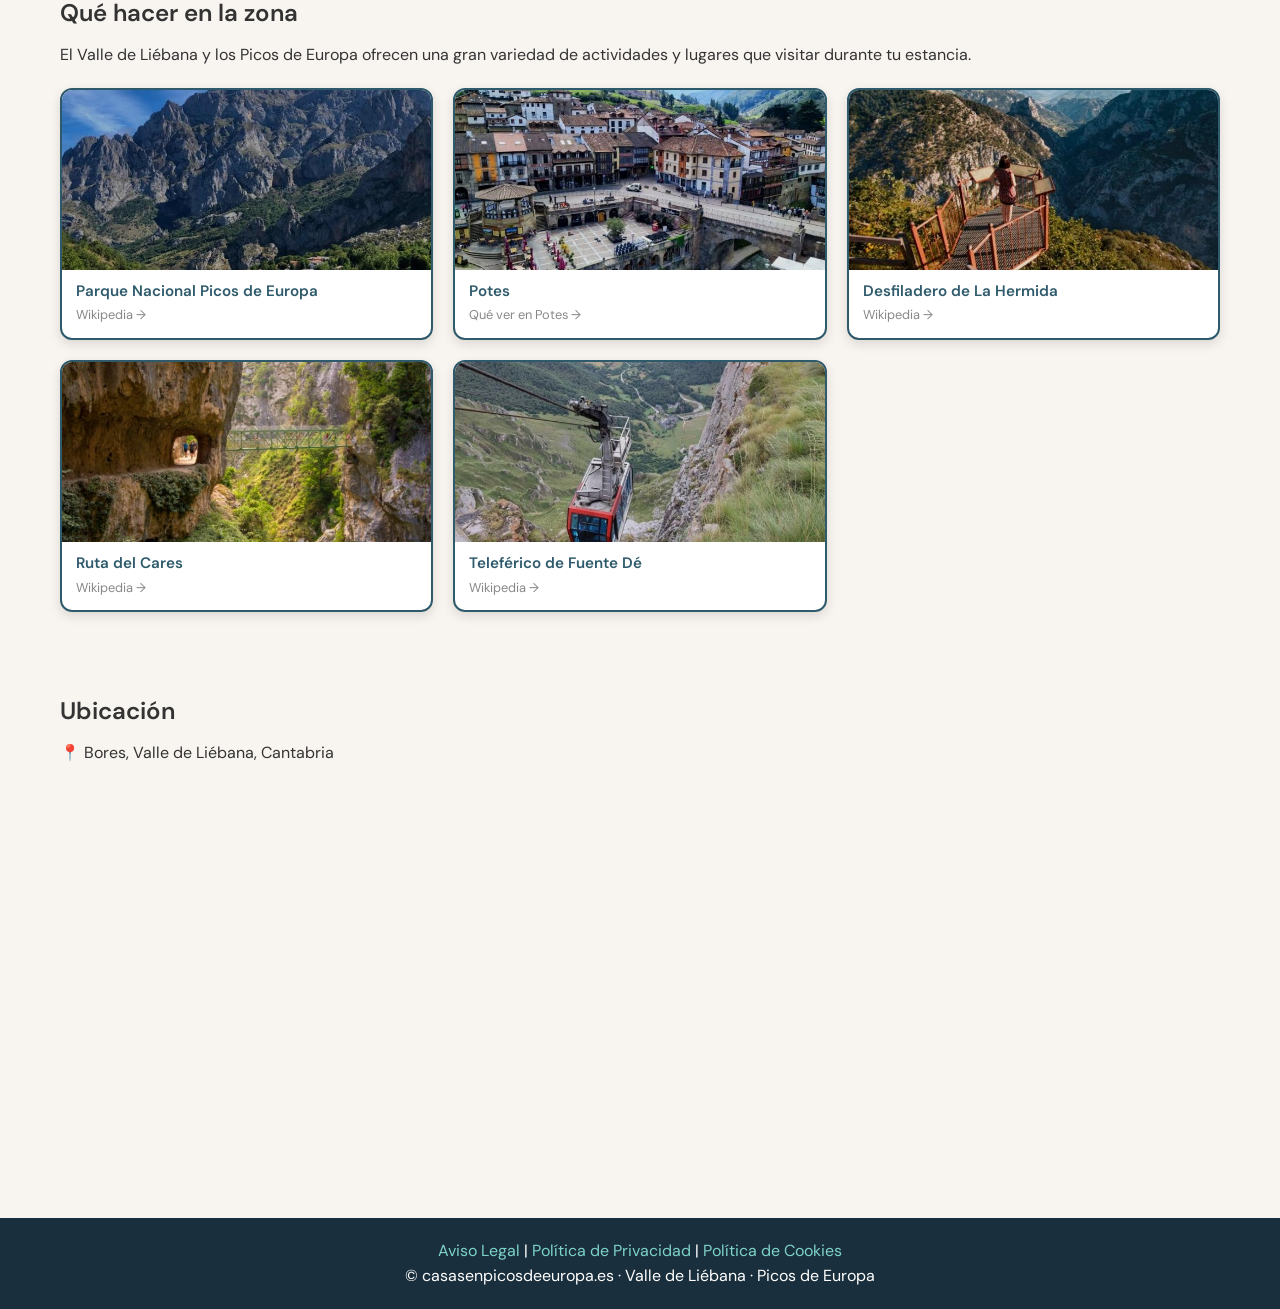
==== commit 122c68cb: "Refactor FAQ section styles for improved spacing Reduced spacing in FAQ section and adjusted padding" ====
--- a/index.html
+++ b/index.html
@@ -600,7 +600,13 @@
 }
 
 /* ===== PREGUNTAS FRECUENTES ===== */
-.faq-lista { margin-top: 16px; display: flex; flex-direction: column; gap: 10px; }
+.faq-lista { margin-top: 10px; display: flex; flex-direction: column; gap: 6px; }
+
+/* Menos espacio entre el motor de reservas, las preguntas y el contacto */
+#reserva-online { padding-bottom: 10px; }
+#reserva-online .reserva-box { margin-bottom: 10px; }
+#faq { padding-top: 10px; padding-bottom: 10px; }
+#contacto { padding-top: 10px; }
 
 .faq-item {
   background: #fff;
@@ -614,9 +620,9 @@
 .faq-item summary {
   cursor: pointer;
   list-style: none;
-  padding: 14px 16px;
+  padding: 10px 14px;
   font-weight: 600;
-  font-size: 15px;
+  font-size: 14.5px;
   color: #1a2f3d;
   display: flex;
   justify-content: space-between;
@@ -638,7 +644,7 @@
 
 .faq-item p {
   margin: 0;
-  padding: 0 16px 16px;
+  padding: 0 14px 12px;
   font-size: 14px;
   line-height: 1.6;
   color: #555;
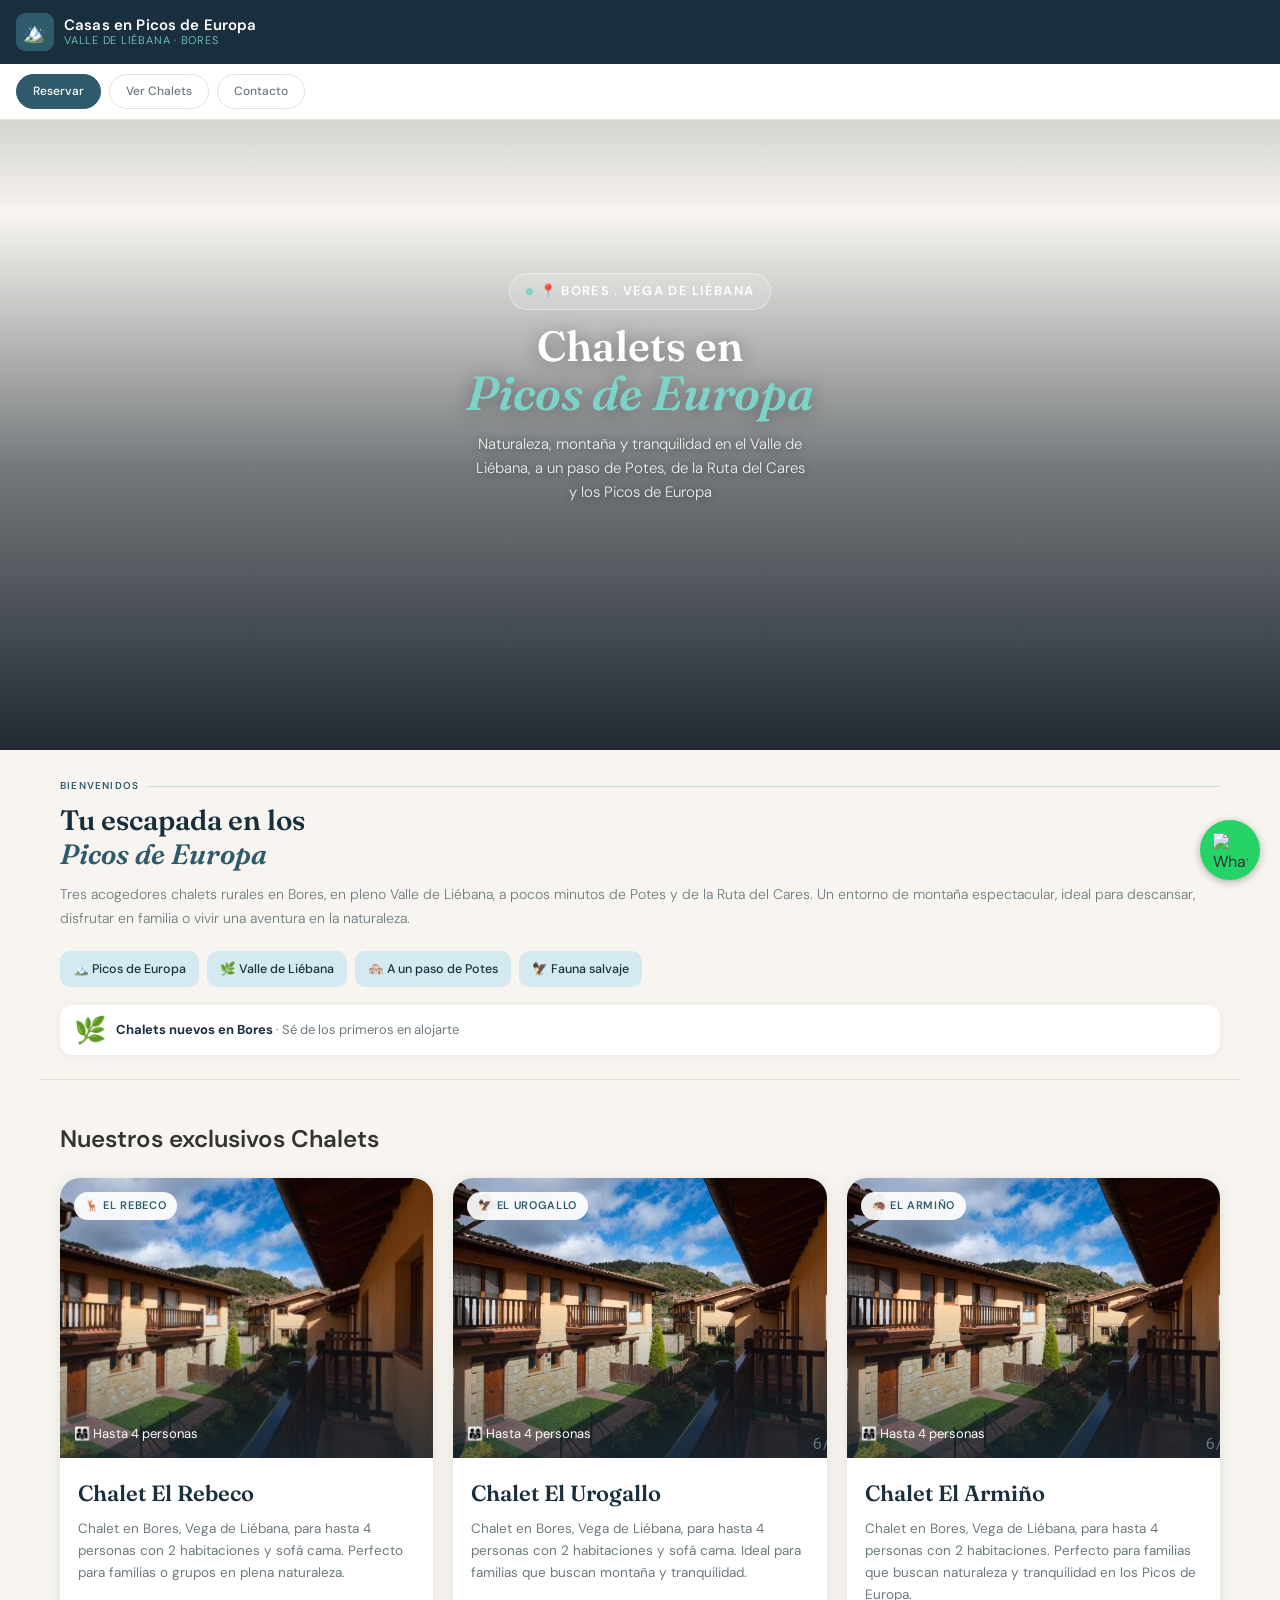
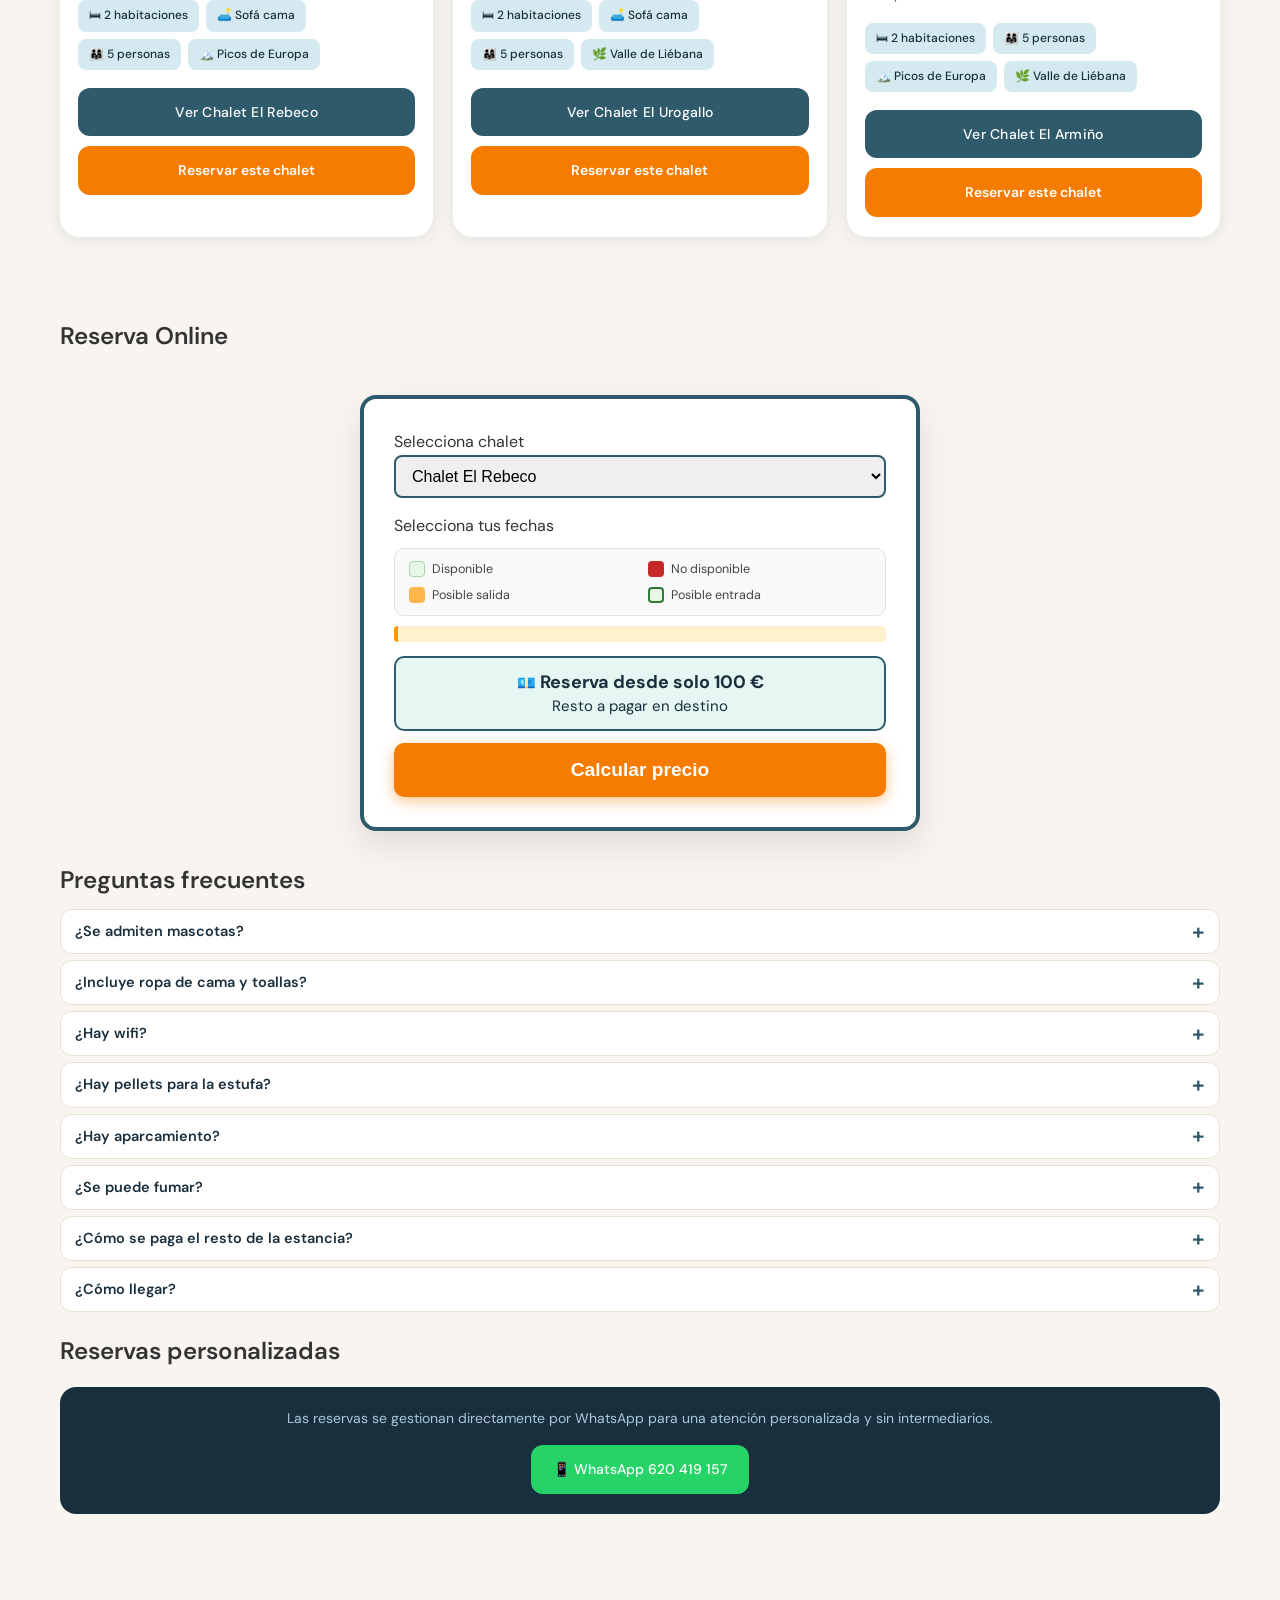
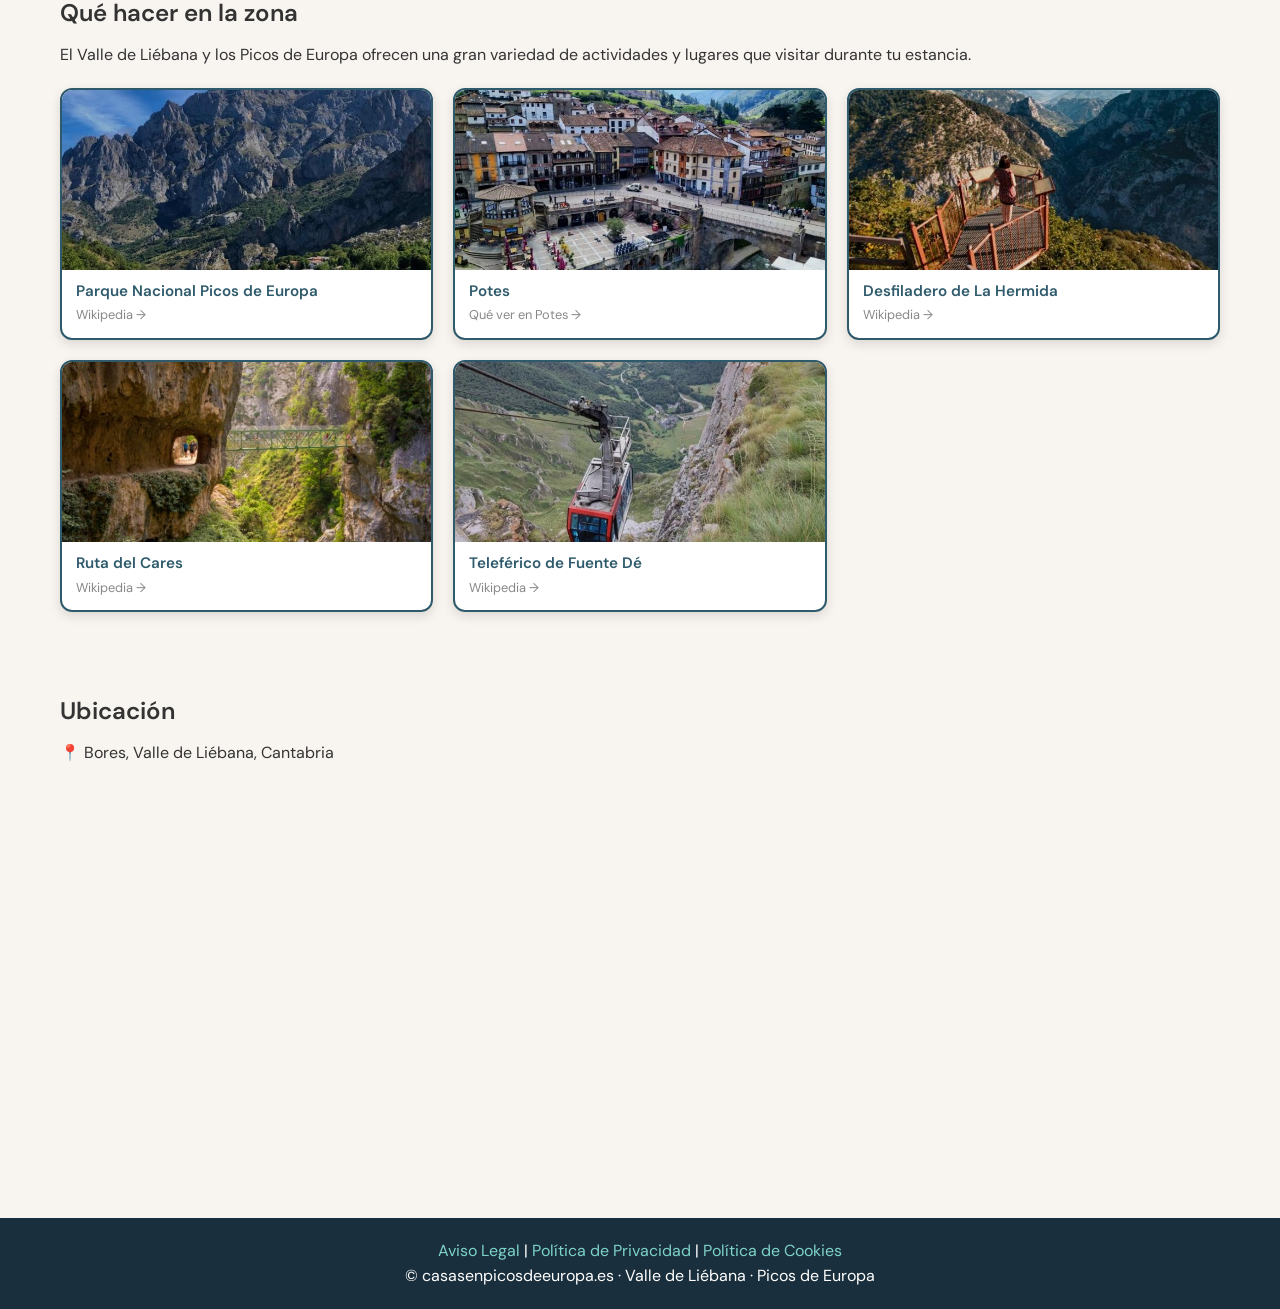
==== commit d8e043d7: "Change cabin capacity from 5 to 4 persons Updated capacity information for cabins to reflect a maxim" ====
--- a/index.html
+++ b/index.html
@@ -741,11 +741,11 @@
       <div class="cabin-card-photo">
         <img src="images/1000192178.jpg" alt="Chalet El Rebeco">
         <span class="cabin-tag">🦌 El Rebeco</span>
-        <div class="cabin-capacity">👨‍👩‍👧 Hasta 5 personas</div>
+        <div class="cabin-capacity">👨‍👩‍👧 Hasta 4 personas</div>
       </div>
       <div class="cabin-body">
         <h3>Chalet El Rebeco</h3>
-        <p>Chalet en Bores, Vega de Liébana, para hasta 5 personas con 2 habitaciones y sofá cama. Perfecto para familias o grupos en plena naturaleza.</p>
+        <p>Chalet en Bores, Vega de Liébana, para hasta 4 personas con 2 habitaciones y sofá cama. Perfecto para familias o grupos en plena naturaleza.</p>
         <div class="cabin-feats">
           <span class="cabin-feat">🛏 2 habitaciones</span>
           <span class="cabin-feat">🛋️ Sofá cama</span>
@@ -761,11 +761,11 @@
       <div class="cabin-card-photo">
         <img src="images/1000192177.jpg" alt="Chalet El Urogallo">
         <span class="cabin-tag">🦅 El Urogallo</span>
-        <div class="cabin-capacity">👨‍👩‍👧 Hasta 5 personas</div>
+        <div class="cabin-capacity">👨‍👩‍👧 Hasta 4 personas</div>
       </div>
       <div class="cabin-body">
         <h3>Chalet El Urogallo</h3>
-        <p>Chalet en Bores, Vega de Liébana, para hasta 5 personas con 2 habitaciones y sofá cama. Ideal para familias que buscan montaña y tranquilidad.</p>
+        <p>Chalet en Bores, Vega de Liébana, para hasta 4 personas con 2 habitaciones y sofá cama. Ideal para familias que buscan montaña y tranquilidad.</p>
         <div class="cabin-feats">
           <span class="cabin-feat">🛏 2 habitaciones</span>
           <span class="cabin-feat">🛋️ Sofá cama</span>
@@ -781,11 +781,11 @@
       <div class="cabin-card-photo">
         <img src="images/1000192177.jpg" alt="Chalet El Armiño">
         <span class="cabin-tag">🦔 El Armiño</span>
-        <div class="cabin-capacity">👨‍👩‍👧 Hasta 5 personas</div>
+        <div class="cabin-capacity">👨‍👩‍👧 Hasta 4 personas</div>
       </div>
       <div class="cabin-body">
         <h3>Chalet El Armiño</h3>
-        <p>Chalet en Bores, Vega de Liébana, para hasta 5 personas con 2 habitaciones. Perfecto para familias que buscan naturaleza y tranquilidad en los Picos de Europa.</p>
+        <p>Chalet en Bores, Vega de Liébana, para hasta 4 personas con 2 habitaciones. Perfecto para familias que buscan naturaleza y tranquilidad en los Picos de Europa.</p>
         <div class="cabin-feats">
           <span class="cabin-feat">🛏 2 habitaciones</span>
           <span class="cabin-feat">👨‍👩‍👧 5 personas</span>
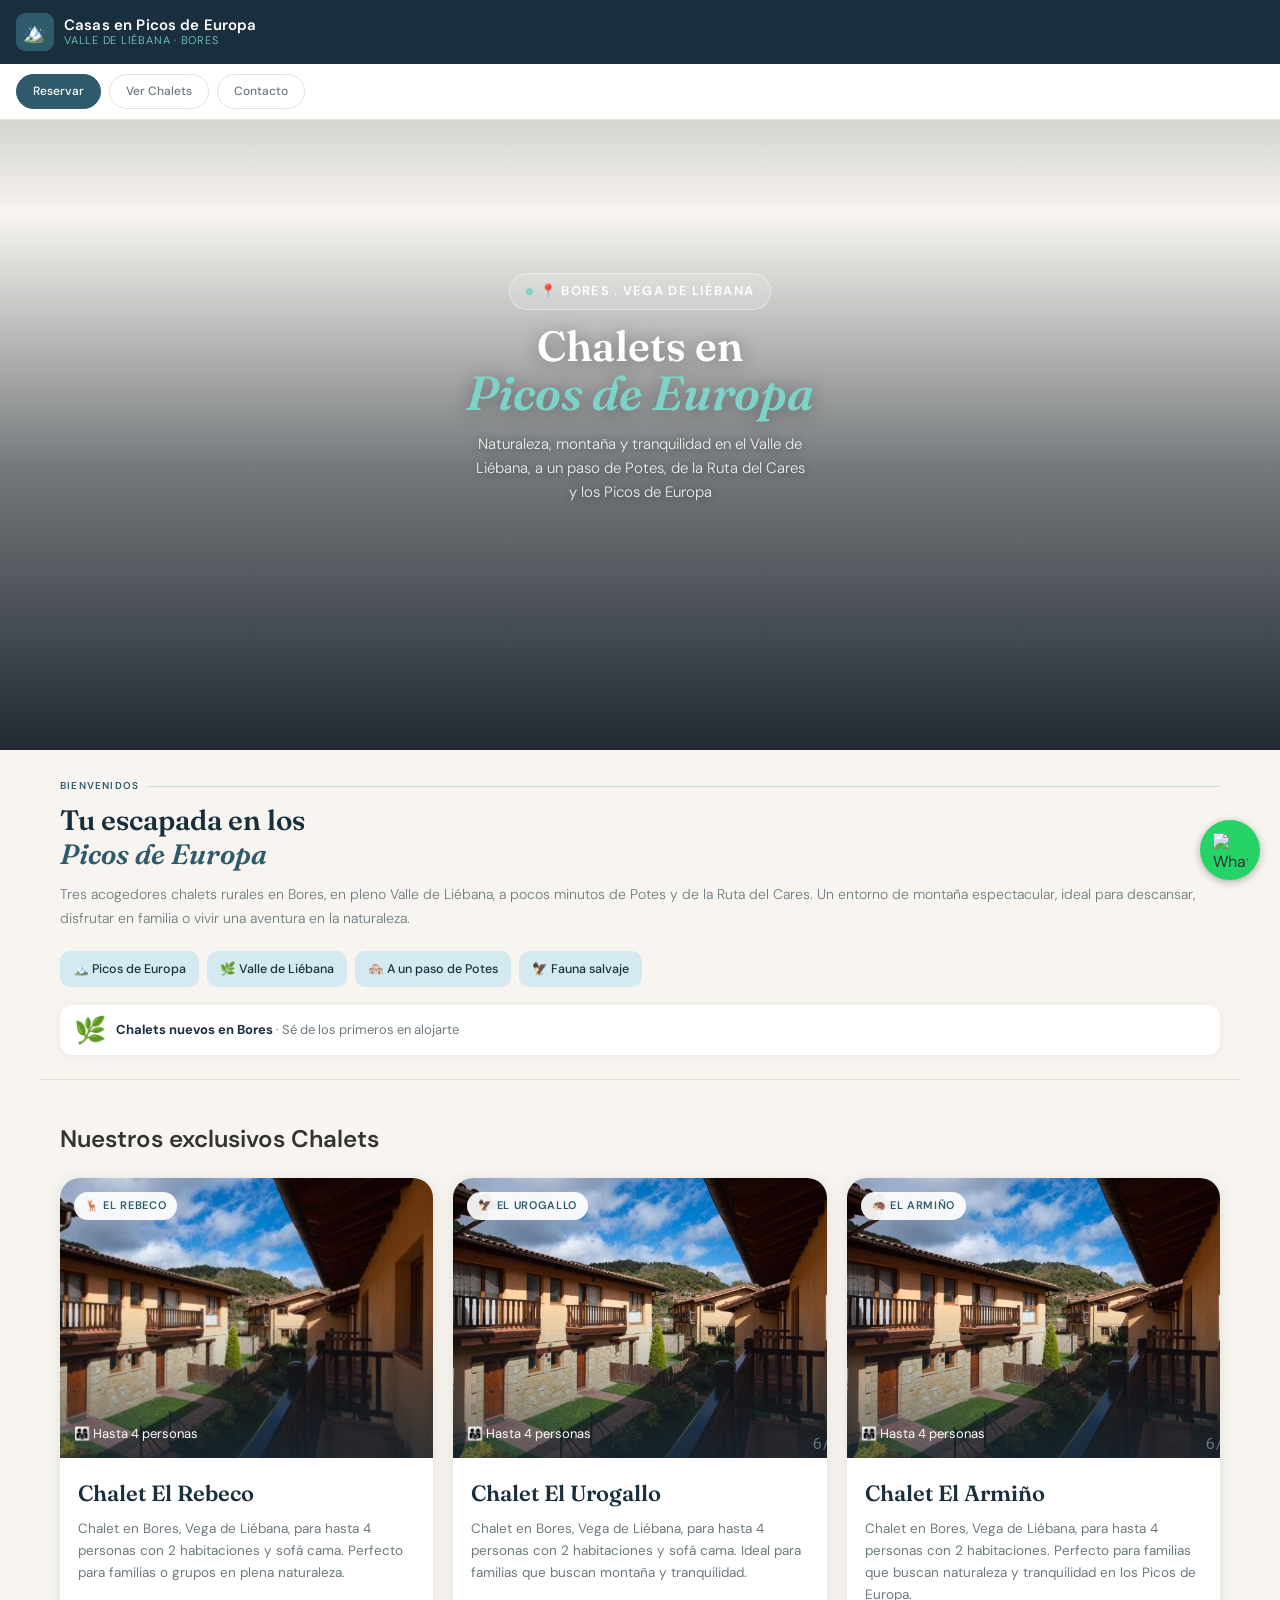
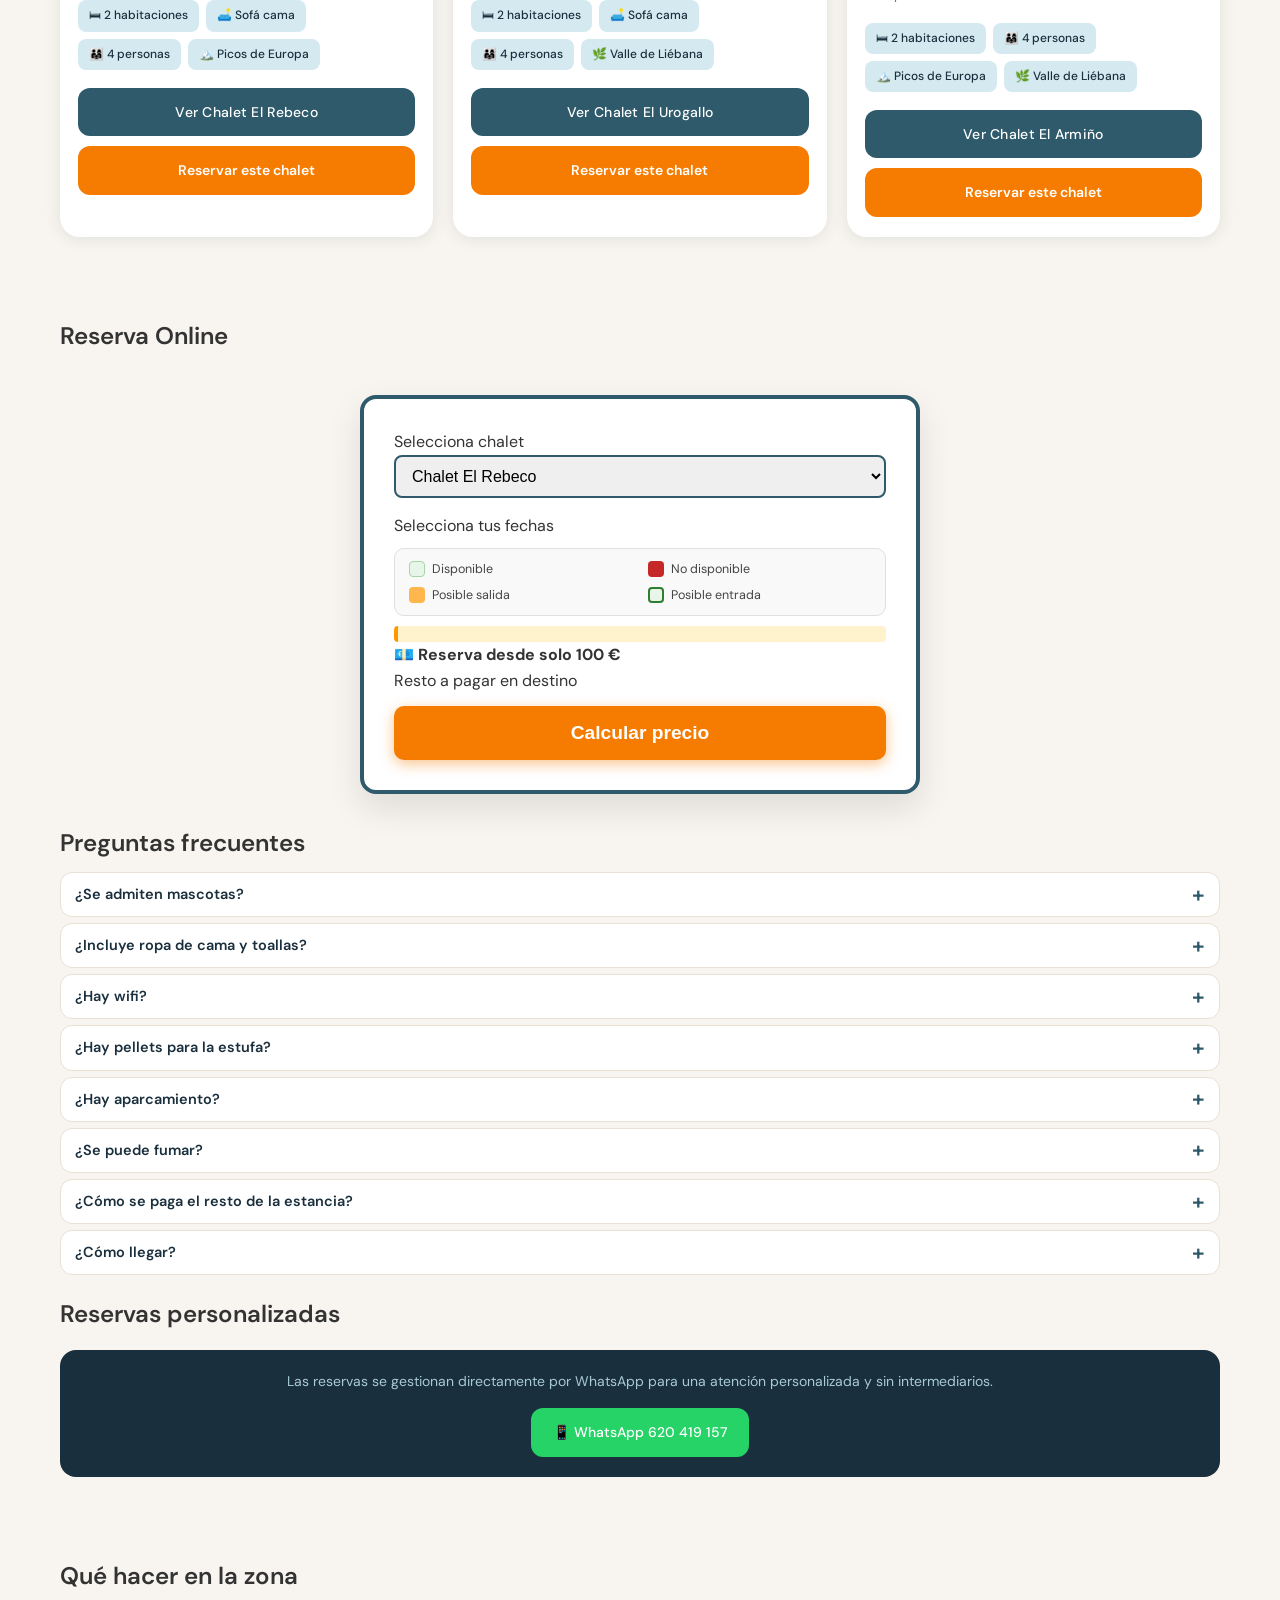
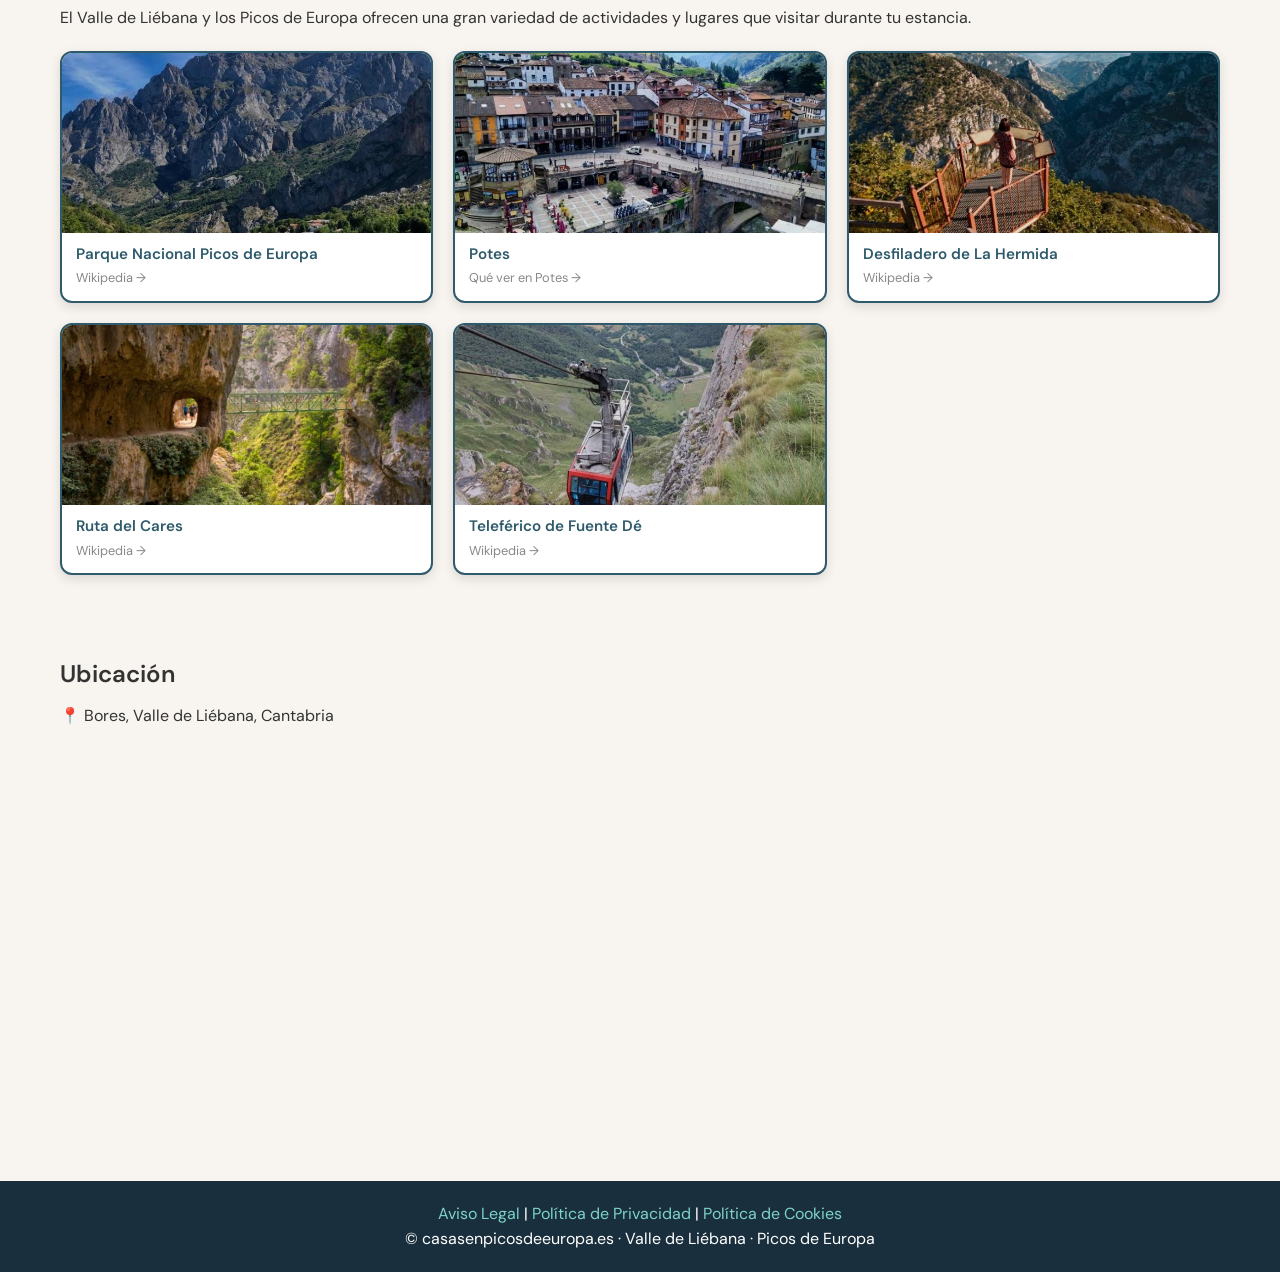
==== commit 7ec44843: "Update reservation amounts and guest capacity" ====
--- a/index.html
+++ b/index.html
@@ -749,7 +749,7 @@
         <div class="cabin-feats">
           <span class="cabin-feat">🛏 2 habitaciones</span>
           <span class="cabin-feat">🛋️ Sofá cama</span>
-          <span class="cabin-feat">👨‍👩‍👧 5 personas</span>
+          <span class="cabin-feat">👨‍👩‍👧 4 personas</span>
           <span class="cabin-feat">🏔️ Picos de Europa</span>
         </div>
         <a class="cabin-cta" href="chalet-el-rebeco.html">Ver Chalet El Rebeco</a>
@@ -769,7 +769,7 @@
         <div class="cabin-feats">
           <span class="cabin-feat">🛏 2 habitaciones</span>
           <span class="cabin-feat">🛋️ Sofá cama</span>
-          <span class="cabin-feat">👨‍👩‍👧 5 personas</span>
+          <span class="cabin-feat">👨‍👩‍👧 4 personas</span>
           <span class="cabin-feat">🌿 Valle de Liébana</span>
         </div>
         <a class="cabin-cta" href="chalet-el-urogallo.html">Ver Chalet El Urogallo</a>
@@ -788,7 +788,7 @@
         <p>Chalet en Bores, Vega de Liébana, para hasta 4 personas con 2 habitaciones. Perfecto para familias que buscan naturaleza y tranquilidad en los Picos de Europa.</p>
         <div class="cabin-feats">
           <span class="cabin-feat">🛏 2 habitaciones</span>
-          <span class="cabin-feat">👨‍👩‍👧 5 personas</span>
+          <span class="cabin-feat">👨‍👩‍👧 4 personas</span>
           <span class="cabin-feat">🏔️ Picos de Europa</span>
           <span class="cabin-feat">🌿 Valle de Liébana</span>
         </div>
@@ -842,8 +842,8 @@
 
     <div id="mensajeUrgencia" class="mensaje-urgencia"></div>
 
-    <div class="aviso-50">
-      💶 <strong>Reserva desde solo 50 €</strong><br>
+    <div class="aviso-100">
+      💶 <strong>Reserva desde solo 100 €</strong><br>
       Resto a pagar en destino
     </div>
 
@@ -855,7 +855,7 @@
       <p><strong>Fechas de estancia:</strong> <span id="fechasSeleccionadas" class="fechas-seleccionadas"></span></p>
       <p><strong>Total estancia:</strong> <span id="total"></span> €</p>
       <p><strong>Descuento aplicado:</strong> <span id="descuento" class="descuento">0</span> €</p>
-      <p><strong>Reserva ahora:</strong> 50 €</p>
+      <p><strong>Reserva ahora:</strong> 100 €</p>
       <p><strong>Resto a pagar en destino:</strong> <span id="resto"></span> €</p>
 
       <button id="btnContinuar" type="button">Continuar con la reserva</button>
@@ -874,7 +874,7 @@
         <input type="email" id="email" placeholder="Email">
 
         <div class="condiciones-reserva">
-          <p>✅ Con los <strong>50 €</strong> confirmas tu reserva. El resto se paga en destino.</p>
+          <p>✅ Con los <strong>100 €</strong> confirmas tu reserva. El resto se paga en destino.</p>
           <p>🔄 Cancelación gratis hasta 15 días antes de la llegada.</p>
           <p>🕒 Entrada desde las 15:00 · Salida antes de las 11:00</p>
         </div>
@@ -884,7 +884,7 @@
           <span>He leído y acepto la <a href="privacidad.html" target="_blank" rel="noopener">política de privacidad</a> y el <a href="aviso-legal.html" target="_blank" rel="noopener">aviso legal</a>.</span>
         </label>
 
-        <button id="btnPagar" type="button">Pagar 50 € y reservar</button>
+        <button id="btnPagar" type="button">Pagar 100 € y reservar</button>
       </div>
     </div>
 
